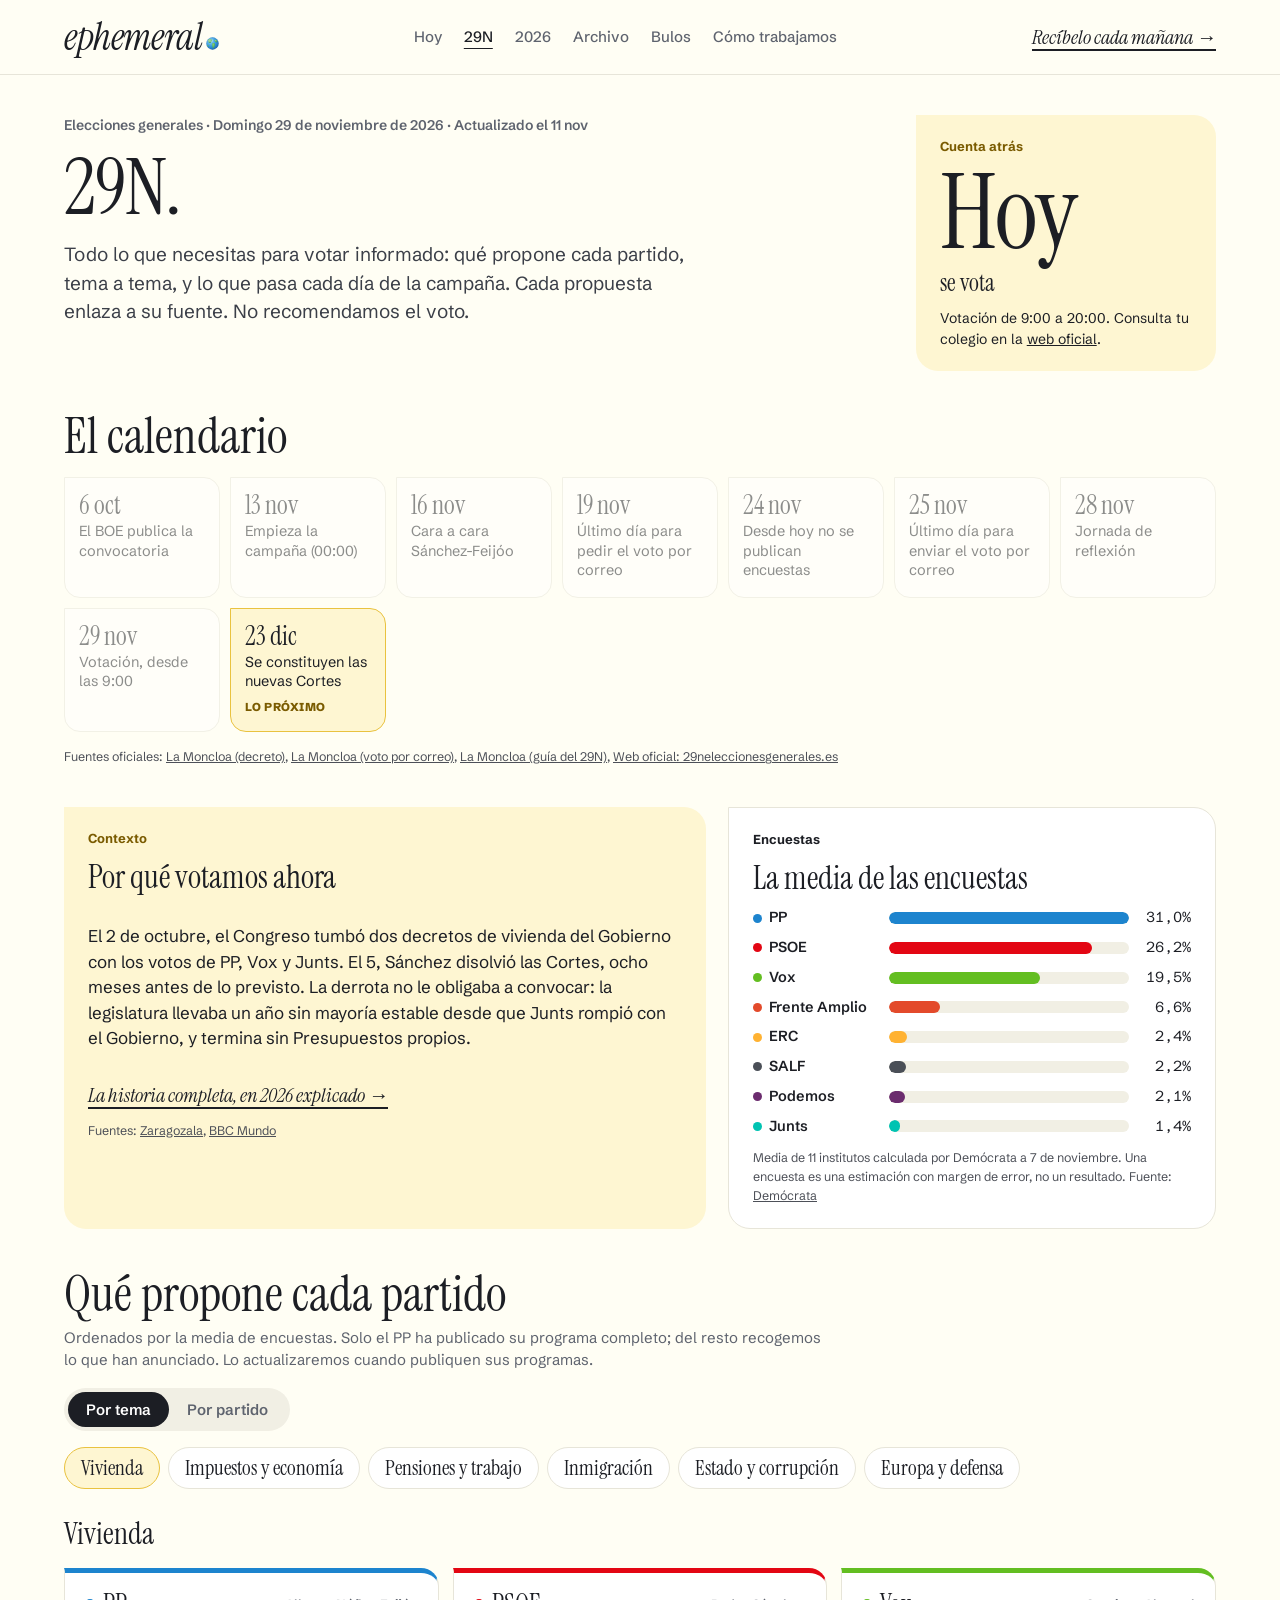
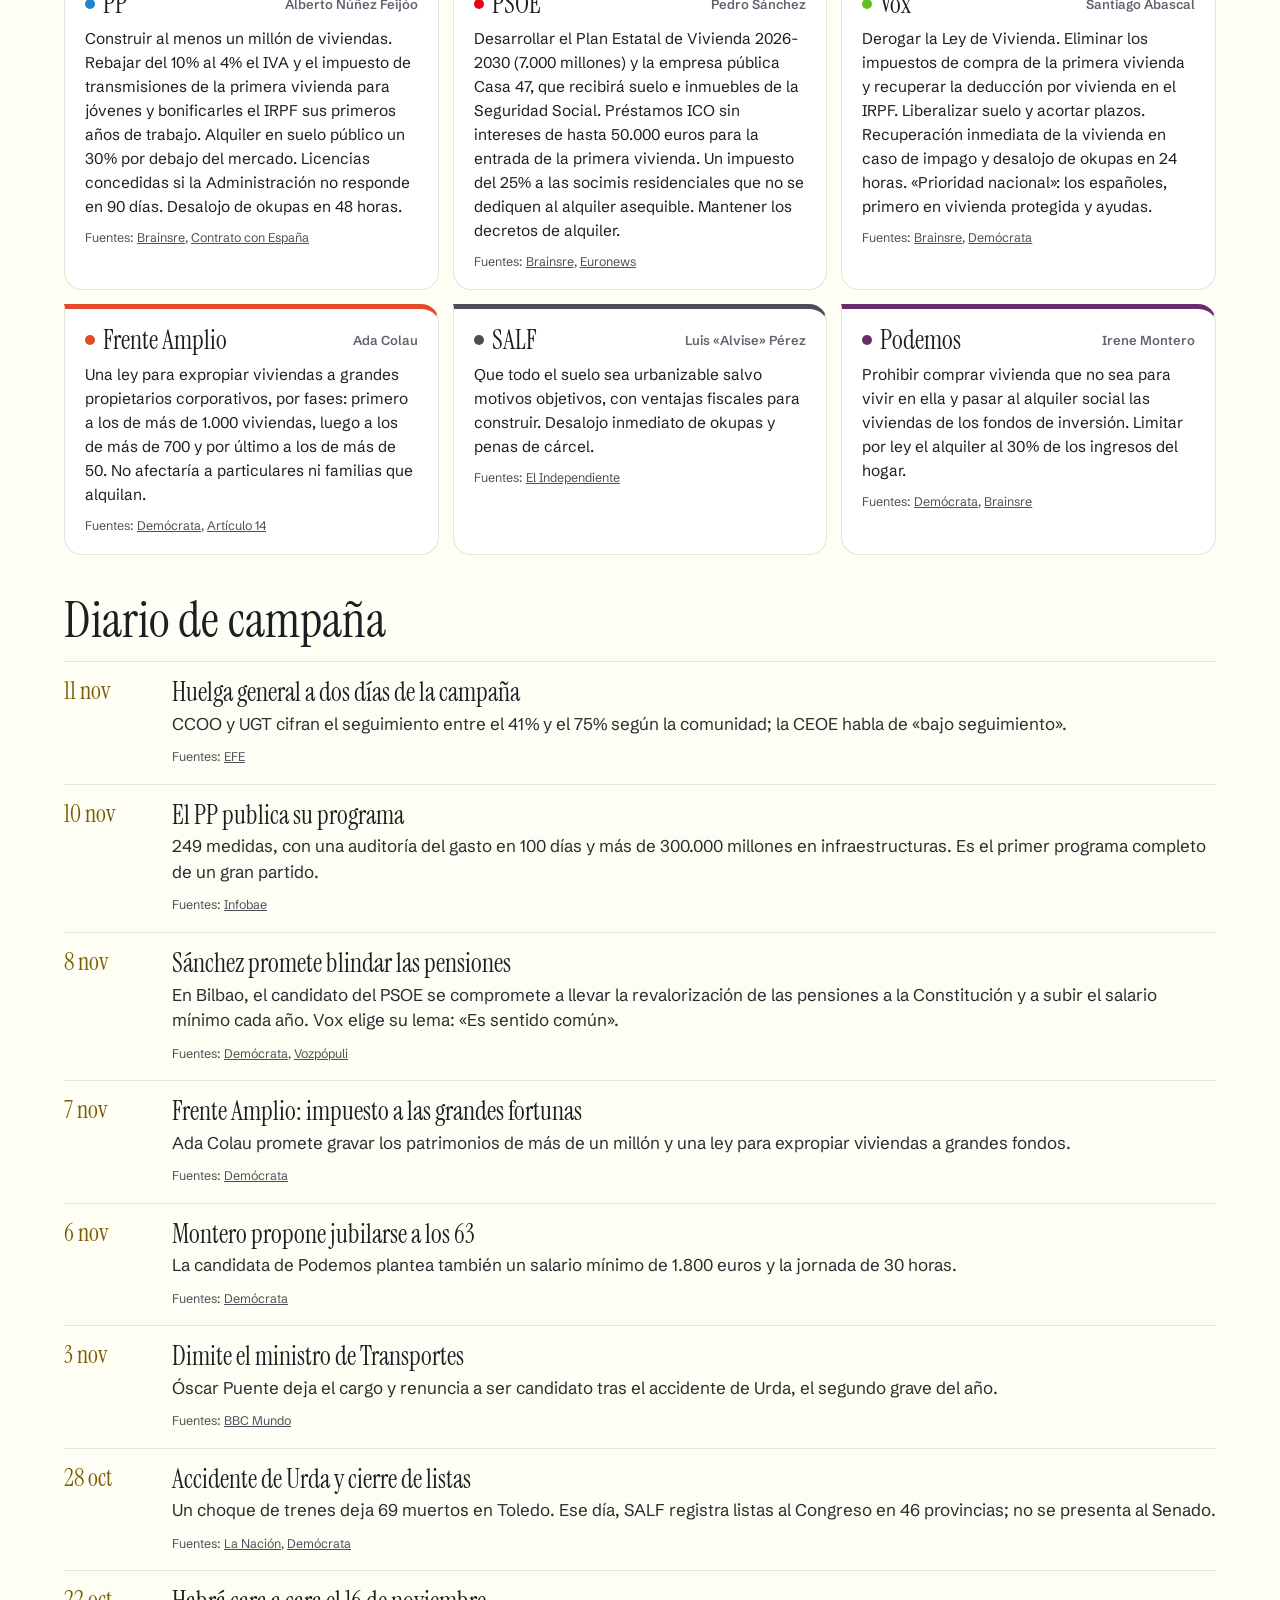
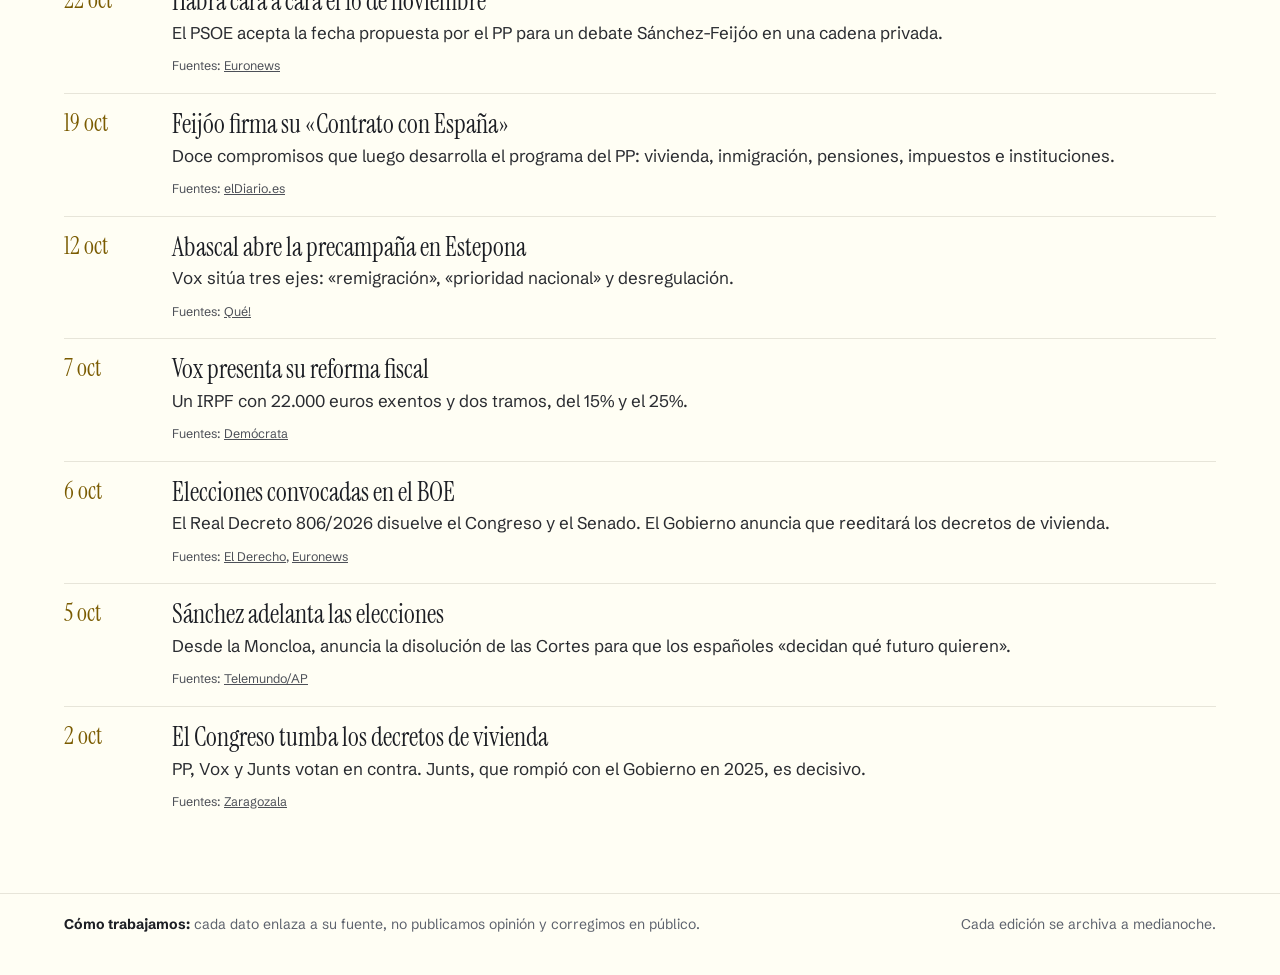
==== 29n.html @ 2278c46d "Add files via upload" ====
<!DOCTYPE html>
<html lang="es">
<head>
  <meta charset="utf-8">
  <meta name="viewport" content="width=device-width, initial-scale=1">
  <title>29N · Elecciones generales · ephemeral.</title>
  <meta name="description" content="Qué propone cada partido, tema a tema, y el diario de la campaña del 29N. Con fuentes y sin recomendar el voto.">
  <meta property="og:title" content="29N · Elecciones generales · ephemeral.">
  <meta property="og:description" content="Qué propone cada partido, tema a tema, y el diario de la campaña del 29N. Con fuentes y sin recomendar el voto.">
  <meta property="og:type" content="website">
  <meta name="theme-color" content="#FFFEF4">
  <link rel="icon" href="assets/favicon.svg" type="image/svg+xml">
  <link rel="preconnect" href="https://fonts.googleapis.com">
  <link rel="preconnect" href="https://fonts.gstatic.com" crossorigin>
  <link href="https://fonts.googleapis.com/css2?family=Instrument+Serif:ital@0;1&amp;family=Schibsted+Grotesk:wght@400;500;600;700;800&amp;display=swap" rel="stylesheet">
  <link rel="stylesheet" href="assets/style.css">
</head>
<body data-pagina="29n">
  <header class="cabecera">
    <div class="contenedor">
      <a class="logo" href="index.html" aria-label="ephemeral, ir a la portada"><span>ephemeral</span><svg viewBox="0 0 20 20" aria-hidden="true" focusable="false"><defs><radialGradient id="lmar" cx="35%" cy="30%" r="80%"><stop offset="0" stop-color="#8FD3F7"/><stop offset="0.55" stop-color="#3497DE"/><stop offset="1" stop-color="#1A5DA6"/></radialGradient><radialGradient id="ltie" cx="35%" cy="30%" r="80%"><stop offset="0" stop-color="#8ED37A"/><stop offset="1" stop-color="#3C9A48"/></radialGradient><clipPath id="lesf"><circle cx="10" cy="10" r="9.5"/></clipPath></defs><circle cx="10" cy="10" r="9.5" fill="url(#lmar)"/><g clip-path="url(#lesf)" fill="url(#ltie)"><path d="M4,3.5 C6,2.6 8.6,3 9.2,4.6 C9.8,6.2 8.2,7 7.6,8.4 C7,9.8 5.2,9.6 4.4,8.4 C3.4,7 2.8,5 4,3.5 Z"/><path d="M10.5,9.2 C12.4,8.8 14.2,9.8 14,11.8 C13.8,13.6 12.6,14.4 12.2,16.2 C11.8,17.6 10.4,17.4 10.2,16 C10,14.4 9.2,13.2 9.4,11.6 C9.6,10.4 9.8,9.4 10.5,9.2 Z"/><path d="M13.6,4.2 C15.4,3.8 17.2,5 17.4,6.6 C17.6,8 16,8.4 14.8,7.8 C13.6,7.2 12.6,5 13.6,4.2 Z"/><path d="M2.6,12.6 C3.6,12.2 4.6,13 4.4,14 C4.2,14.8 3.2,15 2.6,14.4 C2.2,13.9 2.1,13 2.6,12.6 Z"/></g><ellipse cx="7" cy="5.6" rx="4.2" ry="2.6" fill="#FFFFFF" opacity="0.25"/><circle cx="10" cy="10" r="9.3" fill="none" stroke="#0E3F75" stroke-opacity="0.35" stroke-width="0.6"/></svg></a>
      <nav class="menu" aria-label="Principal">
        <a href="index.html">Hoy</a>
        <a href="29n.html" aria-current="page">29N</a>
        <a href="resumen-2026.html">2026</a>
        <a href="archivo.html">Archivo</a>
        <a href="bulos.html">Bulos</a>
        <a href="como-trabajamos.html">Cómo trabajamos</a>
      </nav>
      <a class="enlace-serif" href="index.html#suscribir">Recíbelo cada mañana →</a>
    </div>
  </header>
  <main>
    <div class="contenedor">
      <div id="especial" style="display:flex;flex-direction:column;gap:40px"><p class="vacio">Cargando el especial…</p></div>
    </div>
  </main>
  <footer class="pie-web">
    <div class="contenedor">
      <span><b>Cómo trabajamos:</b> cada dato enlaza a su fuente, no publicamos opinión y corregimos en público.</span>
      <span>Cada edición se archiva a medianoche.</span>
    </div>
  </footer>
  <script src="assets/app.js"></script>
</body>
</html>
---- assets/style.css ----
/* ephemeral. — hoja de estilos
   Fondo claro cálido, tinta casi negra y un pastel por sección.
   Instrument Serif es la voz (marca, titulares, botones); Schibsted Grotesk es para leer. */

:root {
  --fondo: #FFFEF4;
  --blanco: #FFFFFF;
  --tinta: #1C1E24;
  --texto: #2A2C31;
  --gris: #5E636E;
  --linea: #E7E5D9;
  --serif: "Instrument Serif", Georgia, "Times New Roman", serif;
  --sans: "Schibsted Grotesk", "Helvetica Neue", Arial, sans-serif;
  --radio: 0 22px 22px 22px;
}

* { box-sizing: border-box; }
html { -webkit-text-size-adjust: 100%; }
body {
  margin: 0;
  background: var(--fondo);
  color: var(--tinta);
  font-family: var(--sans);
  font-size: 17px;
  line-height: 1.5;
}
a { color: var(--tinta); }
a:hover { color: #24528F; }
:focus-visible { outline: 2px solid #24528F; outline-offset: 3px; border-radius: 4px; }
@media (prefers-reduced-motion: reduce) { * { transition: none !important; scroll-behavior: auto !important; } }

.contenedor { max-width: 1200px; margin: 0 auto; padding: 0 24px; }

/* Cabecera */
.cabecera { border-bottom: 1px solid var(--linea); }
.cabecera .contenedor {
  display: flex; flex-wrap: wrap; gap: 14px 24px;
  align-items: center; justify-content: space-between;
  padding-top: 18px; padding-bottom: 18px;
}
.logo { display: inline-flex; align-items: baseline; gap: 3px; text-decoration: none; }
.logo span { font-family: var(--serif); font-style: italic; font-size: 38px; line-height: 1; letter-spacing: -0.01em; color: var(--tinta); }
.logo svg { width: 13px; height: 13px; }
.menu { display: flex; flex-wrap: wrap; gap: 6px 22px; font-weight: 500; font-size: 15px; }
.menu a { text-decoration: none; color: var(--gris); }
.menu a[aria-current="page"] { color: var(--tinta); text-decoration: underline; text-underline-offset: 6px; }
.enlace-serif {
  font-family: var(--serif); font-style: italic; font-size: 20px;
  text-decoration: underline; text-underline-offset: 5px;
}

main { padding: 40px 0 64px; }
main > .contenedor { display: flex; flex-direction: column; gap: 36px; }

/* Portada */
.portada { display: flex; flex-wrap: wrap; gap: 28px; align-items: stretch; }
.portada-texto { flex: 999 1 540px; min-width: 0; display: flex; flex-direction: column; gap: 14px; }
.meta { font-size: 14px; font-weight: 600; color: var(--gris); }
h1.gran {
  margin: 0; font-family: var(--serif); font-weight: 400;
  font-size: clamp(48px, 7vw, 78px); line-height: 0.98; letter-spacing: -0.015em;
  text-wrap: balance;
}
.entradilla { margin: 0; font-size: 19px; color: #3B3F48; max-width: 620px; }
.barra { display: flex; gap: 4px; height: 8px; max-width: 620px; margin-top: 6px; }
.barra i { flex: 1; border-radius: 999px; }
.barra-pie { display: flex; justify-content: space-between; gap: 12px; flex-wrap: wrap; font-size: 13px; color: var(--gris); max-width: 620px; }

.caja { border-radius: var(--radio); padding: 22px 24px; display: flex; flex-direction: column; gap: 12px; }
.etiqueta { font-size: 13px; font-weight: 700; }
.dato { flex: 1 1 300px; }
.dato .cifra { font-family: var(--serif); font-size: clamp(76px, 9vw, 104px); line-height: 0.85; font-variant-numeric: tabular-nums; }
.dato .frase { font-family: var(--serif); font-size: 24px; line-height: 1.15; }
.dato .detalle { font-size: 14px; line-height: 1.45; }

/* Filtro de secciones */
.filtro { display: flex; flex-wrap: wrap; gap: 4px 26px; align-items: center; padding-bottom: 14px; border-bottom: 1px solid var(--linea); position: sticky; top: 0; z-index: 5; background: var(--fondo); padding-top: 10px; }
.filtro button {
  display: inline-flex; align-items: center; gap: 8px;
  font-family: var(--serif); font-size: 23px; color: var(--gris);
  background: none; border: 0; padding: 4px 0; cursor: pointer;
}
.filtro button[aria-pressed="true"] { color: var(--tinta); text-decoration: underline; text-underline-offset: 7px; text-decoration-thickness: 1.5px; }
.punto { display: inline-block; width: 12px; height: 12px; border-radius: 50%; flex: none; }

/* Noticias y tarjetas que se dan la vuelta */
.noticias { display: grid; grid-template-columns: repeat(auto-fill, minmax(min(100%, 340px), 1fr)); gap: 28px 22px; align-items: start; }
.tarjeta { border-radius: var(--radio); background: var(--fondo-s); color: var(--tinta); transform-origin: 50% 50%; will-change: transform; }
.tarjeta[hidden], .tarjeta [hidden] { display: none !important; }
.tarjeta.abierta { grid-column: 1 / -1; background: var(--reverso-s); box-shadow: inset 0 0 0 1.5px var(--linea-s); }
.cara, .reverso { padding: 20px 24px 22px; display: flex; flex-direction: column; gap: 12px; }
.cara { min-height: 100%; }
.tarjeta .cabeza { display: flex; justify-content: space-between; align-items: center; gap: 10px; font-size: 13px; font-weight: 700; color: var(--tinta-s); }
.tarjeta .cabeza > span:last-child { font-weight: 500; }
.tarjeta h2, .tarjeta h3 { margin: 0; font-family: var(--serif); font-weight: 400; font-size: 34px; line-height: 1.02; letter-spacing: -0.01em; text-wrap: balance; }
.tarjeta h3:focus { outline: none; }
.tarjeta p { margin: 0; color: var(--texto); }
.tarjeta .resumen { font-size: 16.5px; line-height: 1.55; }
.tarjeta .porque { font-size: 15px; line-height: 1.45; color: var(--tinta); }
.tarjeta .porque em, .tarjeta .ahora em { font-family: var(--serif); font-size: 19px; color: var(--tinta-s); }
.tarjeta .pie { margin-top: auto; padding-top: 6px; display: flex; justify-content: space-between; align-items: center; gap: 12px; flex-wrap: wrap; }
.boton-texto {
  display: inline-flex; align-items: center; gap: 6px;
  font-family: var(--serif); font-style: italic; font-size: 21px; color: var(--tinta-s, var(--tinta));
  background: none; border: 0; padding: 0; cursor: pointer;
  text-decoration: underline; text-underline-offset: 4px;
}
.icono-giro { width: 17px; height: 17px; flex: none; transition: transform .35s ease; }
.boton-texto:hover .icono-giro { transform: rotate(-200deg); }
.boton-volver {
  display: inline-flex; align-items: center; gap: 6px; font-family: var(--sans); font-size: 13px; font-weight: 700;
  color: var(--tinta-s); background: #FFFFFF; border: 1px solid var(--linea-s); border-radius: 999px; padding: 5px 12px 5px 9px; cursor: pointer;
}
.boton-volver .icono-giro { width: 14px; height: 14px; transform: scaleX(-1); }
.reverso { gap: 14px; }
.reverso h3 { font-size: clamp(30px, 3.6vw, 42px); max-width: 860px; }
.reverso .cuerpo { display: grid; grid-template-columns: repeat(auto-fit, minmax(min(100%, 300px), 1fr)); gap: 14px 30px; }
.reverso .cuerpo p { font-size: 16px; line-height: 1.6; }
.reverso .cuerpo strong { color: var(--tinta); }
.reverso .partes { display: block; columns: 2 340px; column-gap: 34px; }
.reverso .partes h4 { margin: 0 0 4px; font-family: var(--serif); font-weight: 400; font-size: 22px; color: var(--tinta-s); break-after: avoid; }
.reverso .partes p { margin-bottom: 16px; break-inside: avoid-column; }
.claves { border-top: 1px dashed var(--linea-s); padding-top: 12px; }
.claves .etiqueta { color: var(--tinta-s); }
.claves ul { margin: 6px 0 0; padding: 0; list-style: none; display: flex; flex-wrap: wrap; gap: 8px; }
.claves li { background: var(--fondo-s); border-radius: 999px; padding: 5px 12px; font-size: 14px; font-weight: 600; }
.ahora { font-size: 15.5px; }
.fuentes { font-size: 12.5px; color: #4D5058; }
.fuentes a { color: inherit; }
.aviso-29n { display: flex; align-items: center; gap: 10px; flex-wrap: wrap; text-decoration: none; padding: 12px 18px; border-radius: var(--radio); background: #FEF6D2; font-size: 15px; }
.aviso-29n b { font-family: var(--serif); font-weight: 400; font-size: 22px; }
.aviso-29n:hover { color: #7A5B00; }

/* Bulo y newsletter */
.fila { display: flex; flex-wrap: wrap; gap: 28px 22px; }
.bulo { flex: 2 1 460px; position: relative; background: var(--blanco); border: 1px solid var(--linea); }
.bulo h2, .bulo h3 { margin: 0; font-family: var(--serif); font-weight: 400; font-size: 32px; line-height: 1.05; max-width: 560px; padding-right: 90px; text-wrap: balance; }
.sello {
  position: absolute; top: 18px; right: 22px; transform: rotate(-6deg);
  border: 2.5px solid var(--tinta); border-radius: 6px; padding: 4px 12px 3px;
  font-size: 15px; font-weight: 800; letter-spacing: 0.14em;
}
.suscripcion { flex: 1 1 300px; background: var(--tinta); color: var(--blanco); }
.suscripcion .titulo { font-family: var(--serif); font-style: italic; font-size: 32px; line-height: 1.05; }
.suscripcion .suave { font-size: 14px; color: #C9CCD3; }
.suscripcion label { font-size: 13px; font-weight: 600; color: #C9CCD3; }
.suscripcion input {
  font-family: var(--sans); font-size: 15px; padding: 11px 14px; border-radius: 10px;
  border: 1px solid #3B3F48; background: #2A2D35; color: var(--blanco);
}
.suscripcion button {
  font-family: var(--serif); font-style: italic; font-size: 22px; padding: 8px 12px;
  border-radius: 10px; border: 0; background: var(--blanco); color: var(--tinta); cursor: pointer;
}
.aviso { font-size: 14px; min-height: 1.4em; color: #E7E9EE; }

/* Páginas interiores */
.pagina-titulo { display: flex; flex-direction: column; gap: 10px; max-width: 760px; }
.lista-archivo { list-style: none; margin: 0; padding: 0; display: flex; flex-direction: column; }
.lista-archivo li { border-top: 1px solid var(--linea); }
.lista-archivo li:last-child { border-bottom: 1px solid var(--linea); }
.lista-archivo a { display: grid; grid-template-columns: 140px 1fr auto; gap: 18px; align-items: baseline; padding: 18px 4px; text-decoration: none; }
.lista-archivo .fecha { font-size: 14px; font-weight: 600; color: var(--gris); font-variant-numeric: tabular-nums; }
.lista-archivo .tit { font-family: var(--serif); font-size: 28px; line-height: 1.1; }
.lista-archivo .puntos { display: flex; gap: 5px; }
.texto-largo { max-width: 720px; display: flex; flex-direction: column; gap: 22px; }
.texto-largo h2 { margin: 0; font-family: var(--serif); font-weight: 400; font-size: 34px; line-height: 1.05; }
.texto-largo p { margin: 0; color: var(--texto); }
.vacio { color: var(--gris); }

/* 2026 y 29N */
.bloque-anual { display: flex; flex-direction: column; gap: 18px; scroll-margin-top: 80px; }
.bloque-anual[hidden] { display: none; }
.titulo-seccion { margin: 8px 0 0; display: flex; align-items: center; gap: 12px; font-family: var(--serif); font-weight: 400; font-size: 44px; line-height: 1; }
.titulo-seccion .punto { width: 16px; height: 16px; }
.anual h3 { font-size: 31px; }
.bloque { display: flex; flex-direction: column; gap: 16px; }
.titulo-bloque { margin: 0; font-family: var(--serif); font-weight: 400; font-size: clamp(36px, 4.4vw, 50px); line-height: 1; }
.cabeza-bloque { display: flex; flex-direction: column; gap: 8px; }
.suave { margin: 0; color: var(--gris); font-size: 15px; max-width: 760px; }
.calendario { list-style: none; margin: 0; padding: 0; display: grid; grid-template-columns: repeat(auto-fill, minmax(150px, 1fr)); gap: 10px; }
.calendario li { position: relative; display: flex; flex-direction: column; gap: 4px; padding: 14px 14px 16px; border-radius: 0 16px 16px 16px; background: #FFFFFF; border: 1px solid var(--linea); font-size: 14.5px; line-height: 1.35; }
.calendario .dia { font-family: var(--serif); font-size: 26px; line-height: 1; }
.calendario .pasado { opacity: 0.5; }
.calendario .proximo { background: #FEF6D2; border-color: #E9C23F; }
.calendario .chip { align-self: flex-start; margin-top: 4px; font-size: 11.5px; font-weight: 800; letter-spacing: .04em; text-transform: uppercase; color: #7A5B00; }
.porque-votamos { flex: 3 1 420px; }
.porque-votamos h2, .encuestas h2 { margin: 0; font-family: var(--serif); font-weight: 400; font-size: 32px; line-height: 1.05; }
.encuestas { flex: 2 1 340px; background: #FFFFFF; border: 1px solid var(--linea); }
.barras { list-style: none; margin: 0; padding: 0; display: flex; flex-direction: column; gap: 8px; }
.barras li { display: grid; grid-template-columns: 126px 1fr 52px; align-items: center; gap: 10px; font-size: 14.5px; }
.barras .nombre { font-weight: 600; }
.barras .pista { height: 12px; border-radius: 999px; background: #F1EFE4; overflow: hidden; }
.barras .pista span { display: block; height: 100%; border-radius: 999px; background: var(--partido, #3B3F48); }
.barras .valor { text-align: right; font-variant-numeric: tabular-nums; }
.modo { display: inline-flex; align-self: flex-start; padding: 4px; border-radius: 999px; background: #F1EFE4; }
.modo button { font-family: var(--sans); font-size: 15px; font-weight: 600; border: 0; background: none; padding: 8px 18px; border-radius: 999px; cursor: pointer; color: var(--gris); }
.modo button[aria-pressed="true"] { background: var(--tinta); color: #FFFFFF; }
.chips { display: flex; flex-wrap: wrap; gap: 8px; }
.chips button { font-family: var(--serif); font-size: 21px; padding: 6px 16px; border-radius: 999px; border: 1px solid var(--linea); background: #FFFFFF; cursor: pointer; color: var(--tinta); }
.chips button[aria-pressed="true"] { background: #FEF6D2; border-color: #E9C23F; }
/* Colores de partido (29N) */
.punto-partido { display: inline-block; width: 10px; height: 10px; border-radius: 50%; background: var(--partido, #3B3F48); margin-right: 8px; vertical-align: 0.12em; flex: none; }
.barras .nombre { display: inline-flex; align-items: center; }
.barras .nombre .punto-partido { width: 9px; height: 9px; margin-right: 7px; }
.chips.de-partidos button { display: inline-flex; align-items: center; }
.chips.de-partidos button[aria-pressed="true"] { background: color-mix(in srgb, var(--partido) 14%, #FFFFFF); border-color: var(--partido); box-shadow: inset 0 0 0 1px var(--partido); }
.propuestas .propuesta { border-top: 5px solid var(--partido, var(--linea)); }
.propuestas .propuesta.vacia { border-top-style: dashed; }
.propuesta .cabeza b { display: inline-flex; align-items: center; }
.ficha-partido h3 { display: flex; align-items: center; }
.ficha-partido h3 .punto-partido { width: 18px; height: 18px; margin-right: 12px; vertical-align: 0; }
.subtitulo { margin: 6px 0 0; font-family: var(--serif); font-weight: 400; font-size: 30px; }
.propuestas { display: grid; grid-template-columns: repeat(auto-fill, minmax(min(100%, 330px), 1fr)); gap: 14px; margin-top: 12px; }
.propuesta { display: flex; flex-direction: column; gap: 10px; padding: 18px 20px; border-radius: 0 18px 18px 18px; background: #FFFFFF; border: 1px solid var(--linea); }
.propuesta .cabeza { display: flex; justify-content: space-between; align-items: baseline; gap: 10px; }
.propuesta .cabeza b { font-family: var(--serif); font-weight: 400; font-size: 26px; line-height: 1; }
.propuesta .cabeza span { font-size: 13px; color: var(--gris); font-weight: 600; text-align: right; }
.propuesta p { margin: 0; font-size: 15.5px; line-height: 1.55; }
.propuesta.vacia { background: transparent; border-style: dashed; }
.propuesta.vacia p { color: var(--gris); }
.ficha-partido { margin-top: 6px; display: flex; flex-direction: column; gap: 6px; }
.ficha-partido h3 { margin: 0; font-family: var(--serif); font-weight: 400; font-size: 40px; line-height: 1; }
.ficha-partido p { margin: 0; }
.diario { list-style: none; margin: 0; padding: 0; display: flex; flex-direction: column; }
.diario li { display: grid; grid-template-columns: 90px 1fr; gap: 18px; padding: 16px 0; border-top: 1px solid var(--linea); }
.diario time { font-family: var(--serif); font-size: 24px; line-height: 1.1; color: #7A5B00; }
.diario h3 { margin: 0 0 4px; font-family: var(--serif); font-weight: 400; font-size: 26px; line-height: 1.1; }
.diario p { margin: 0 0 6px; color: var(--texto); }

/* Pie */
.pie-web { border-top: 1px solid var(--linea); }
.pie-web .contenedor { padding-top: 20px; padding-bottom: 40px; display: flex; flex-wrap: wrap; gap: 12px 32px; justify-content: space-between; font-size: 14px; color: var(--gris); }
.pie-web b { color: var(--tinta); }

@media (max-width: 640px) {
  body { font-size: 16px; }
  .logo span { font-size: 32px; }
  .tarjeta h2, .tarjeta h3 { font-size: 29px; }
  .cara, .reverso { padding: 18px 18px 20px; }
  .titulo-seccion { font-size: 36px; }
  .barras li { grid-template-columns: 96px 1fr 46px; }
  .diario li { grid-template-columns: 1fr; gap: 4px; }
  .menu { gap: 6px 16px; font-size: 14.5px; }
  .filtro { flex-wrap: nowrap; overflow-x: auto; gap: 18px; }
  .filtro button { font-size: 20px; flex: none; }
  .lista-archivo a { grid-template-columns: 1fr; gap: 6px; }
  .bulo h2, .bulo h3 { padding-right: 0; padding-top: 34px; }
}
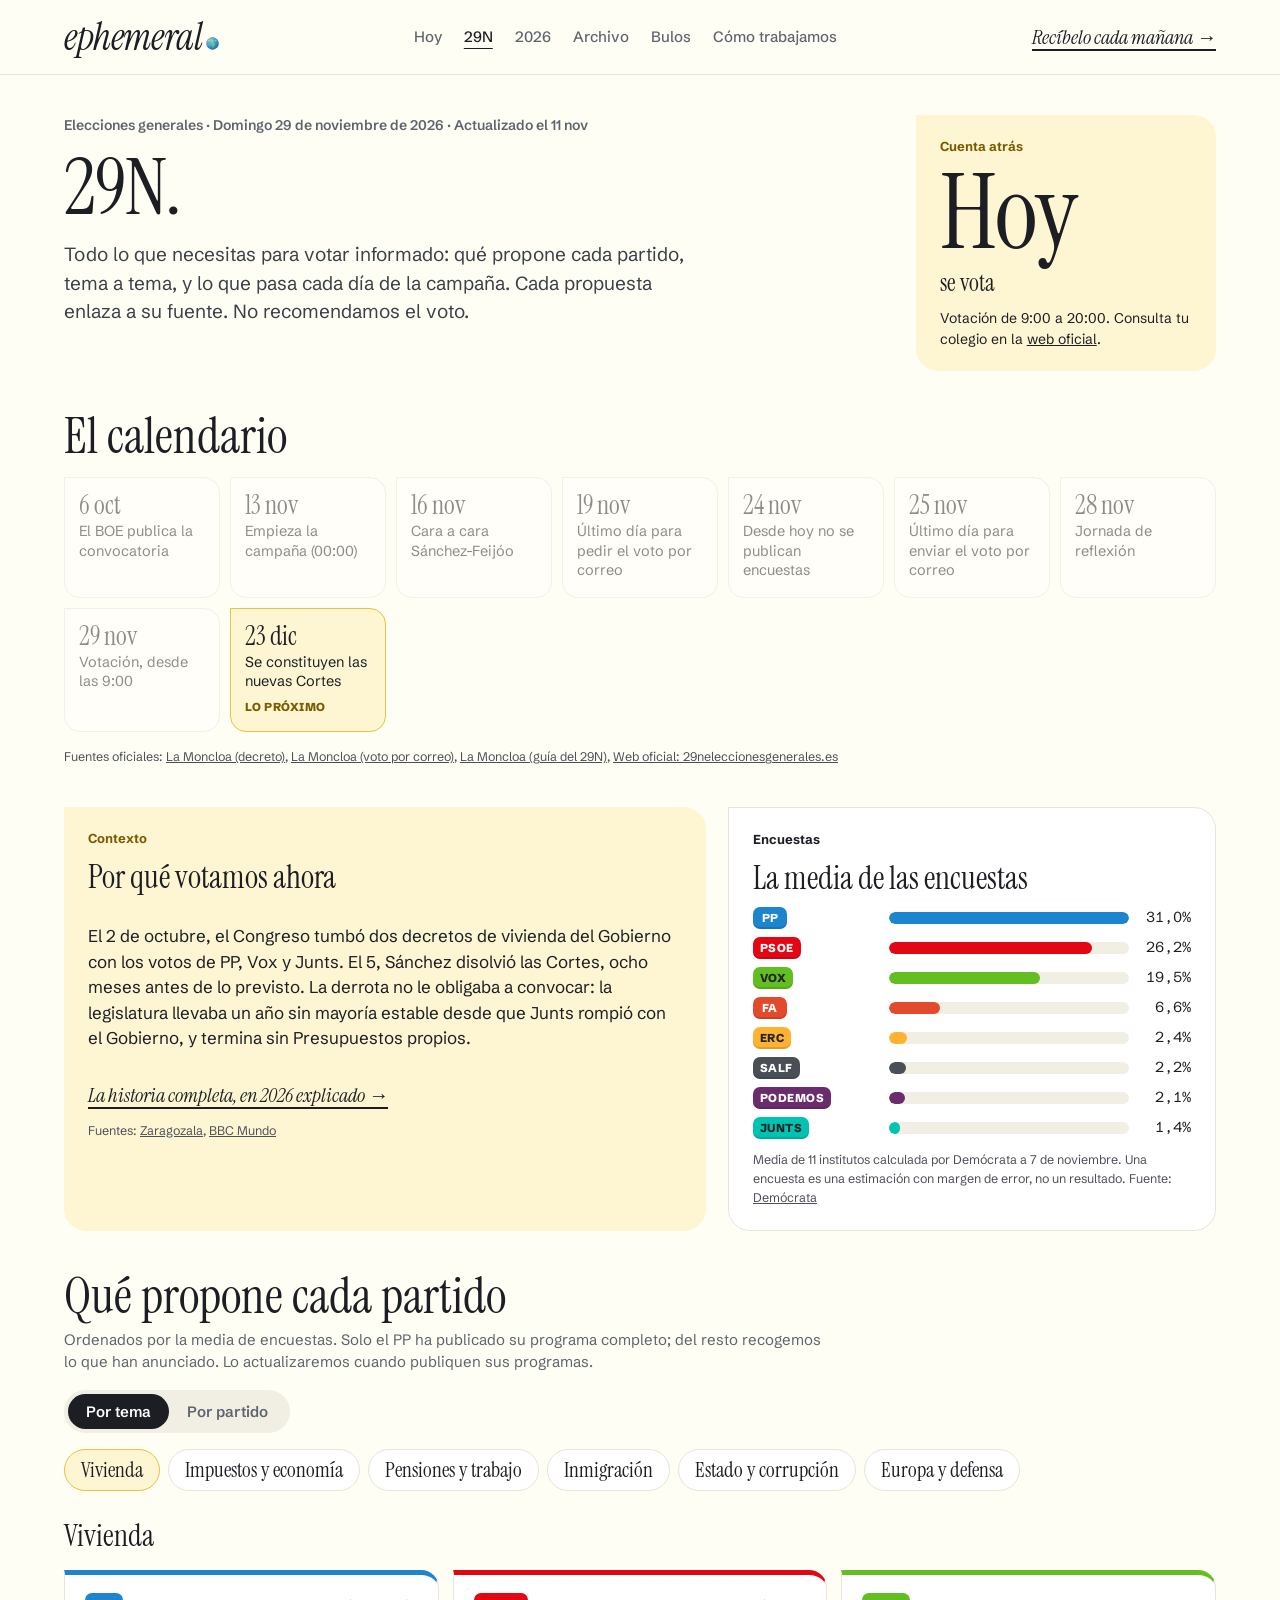
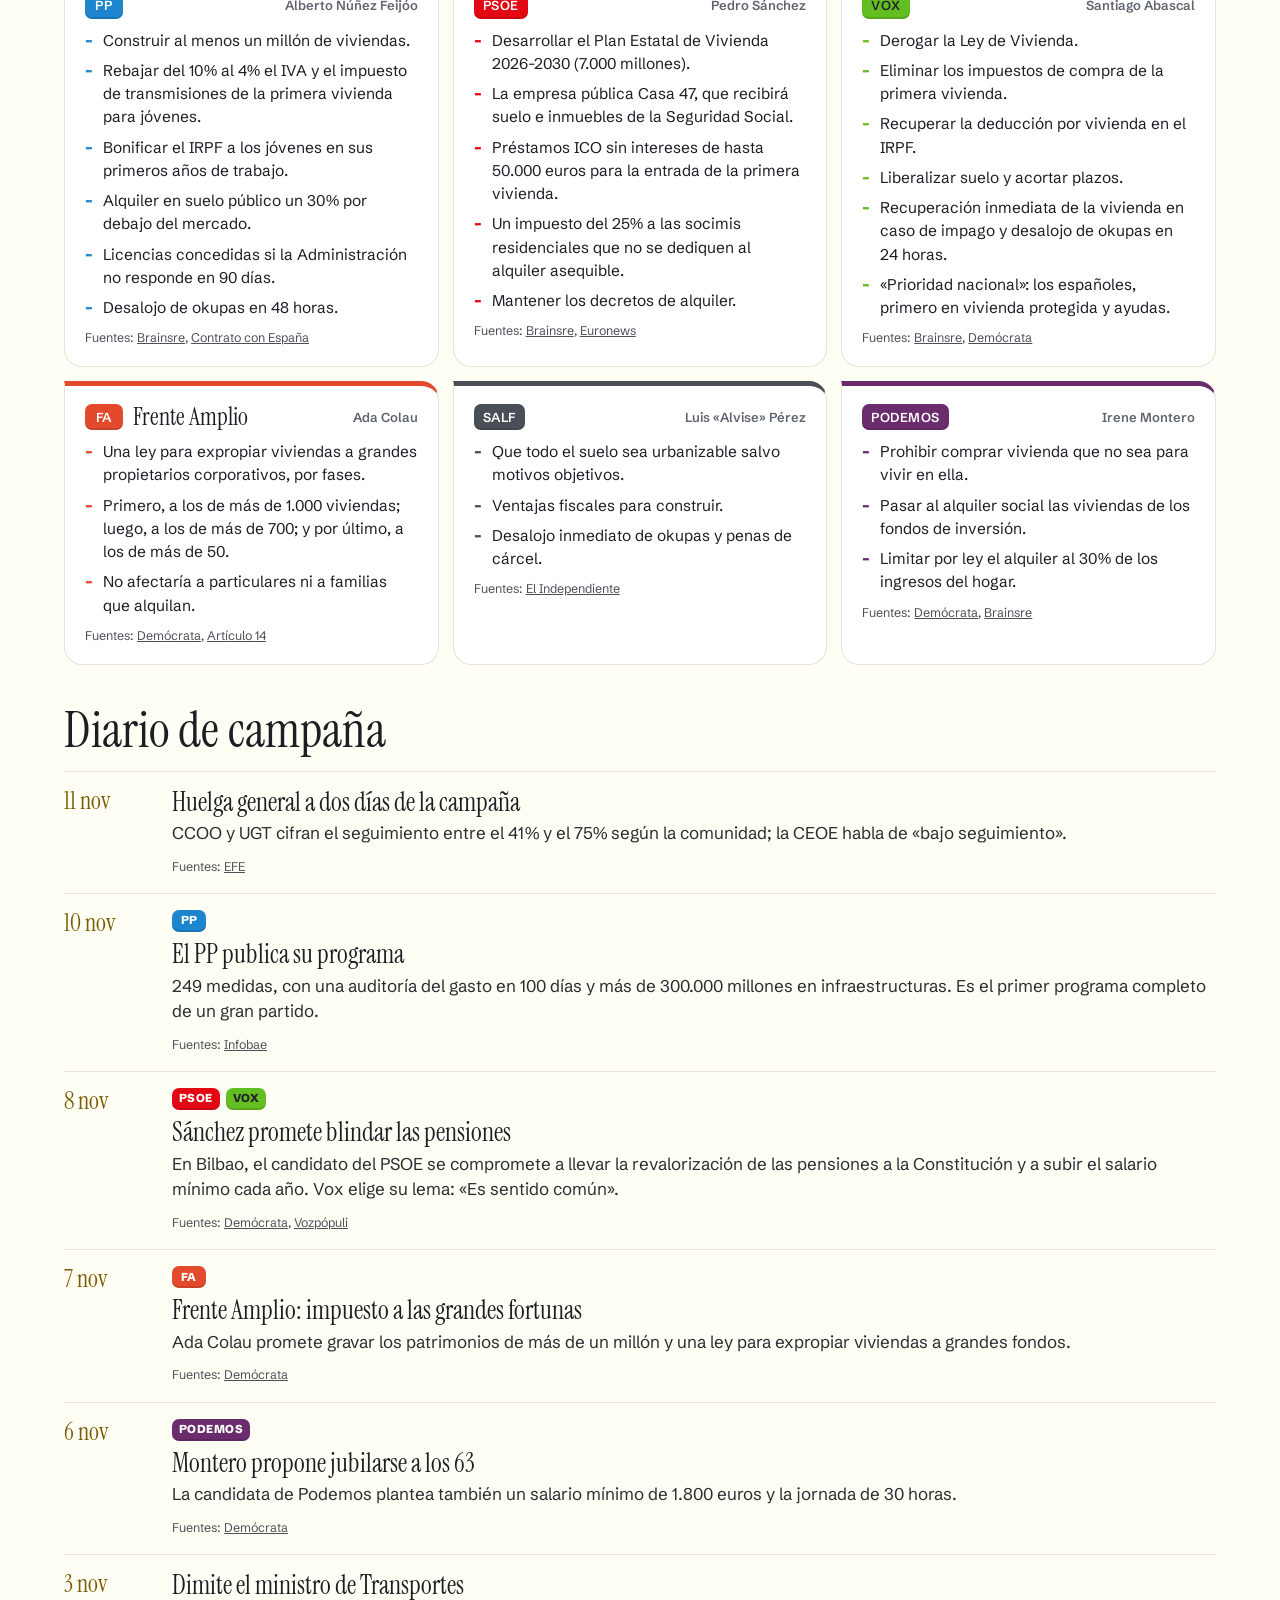
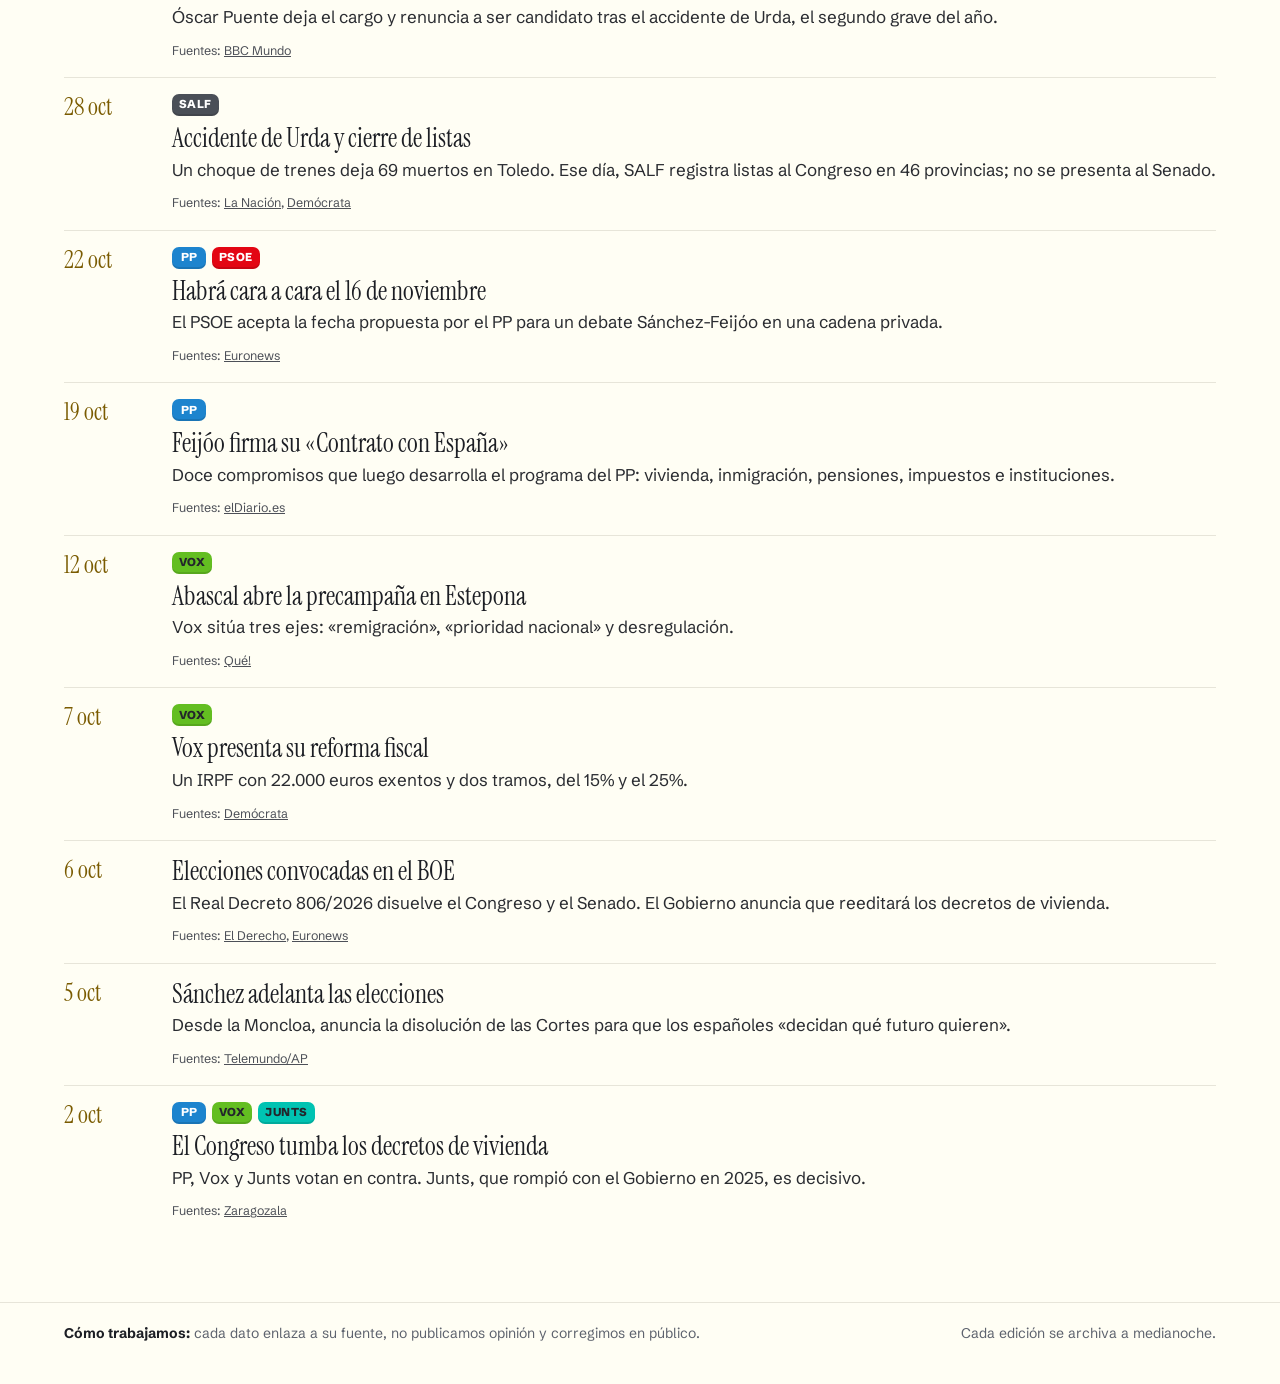
==== commit 25a40257: "Add files via upload" ====
--- a/29n.html
+++ b/29n.html
@@ -8,6 +8,17 @@
   <meta property="og:title" content="29N · Elecciones generales · ephemeral.">
   <meta property="og:description" content="Qué propone cada partido, tema a tema, y el diario de la campaña del 29N. Con fuentes y sin recomendar el voto.">
   <meta property="og:type" content="website">
+  <!-- seo -->
+  <link rel="canonical" href="https://ephemeral-5aj.pages.dev/29n">
+  <meta property="og:url" content="https://ephemeral-5aj.pages.dev/29n">
+  <meta property="og:site_name" content="ephemeral.">
+  <meta property="og:locale" content="es_ES">
+  <meta property="og:image" content="https://ephemeral-5aj.pages.dev/assets/compartir.png">
+  <meta property="og:image:width" content="1200">
+  <meta property="og:image:height" content="630">
+  <meta name="twitter:card" content="summary_large_image">
+  <meta name="robots" content="index, follow">
+  <!-- /seo -->
   <meta name="theme-color" content="#FFFEF4">
   <link rel="icon" href="assets/favicon.svg" type="image/svg+xml">
   <link rel="preconnect" href="https://fonts.googleapis.com">
--- a/assets/style.css
+++ b/assets/style.css
@@ -90,6 +90,7 @@
 .tarjeta.abierta { grid-column: 1 / -1; background: var(--reverso-s); box-shadow: inset 0 0 0 1.5px var(--linea-s); }
 .cara, .reverso { padding: 20px 24px 22px; display: flex; flex-direction: column; gap: 12px; }
 .cara { min-height: 100%; }
+.cara .ilustracion { display: block; width: calc(100% + 48px); max-width: none; height: auto; aspect-ratio: 5 / 2; object-fit: cover; margin: -20px -24px 2px; border-radius: var(--radio) var(--radio) 0 0; border-bottom: 1.5px solid var(--linea-s); }
 .tarjeta .cabeza { display: flex; justify-content: space-between; align-items: center; gap: 10px; font-size: 13px; font-weight: 700; color: var(--tinta-s); }
 .tarjeta .cabeza > span:last-child { font-weight: 500; }
 .tarjeta h2, .tarjeta h3 { margin: 0; font-family: var(--serif); font-weight: 400; font-size: 34px; line-height: 1.02; letter-spacing: -0.01em; text-wrap: balance; }
@@ -127,7 +128,7 @@
 .ahora { font-size: 15.5px; }
 .fuentes { font-size: 12.5px; color: #4D5058; }
 .fuentes a { color: inherit; }
-.aviso-29n { display: flex; align-items: center; gap: 10px; flex-wrap: wrap; text-decoration: none; padding: 12px 18px; border-radius: var(--radio); background: #FEF6D2; font-size: 15px; }
+.aviso-29n { margin-top: 24px; display: flex; align-items: center; gap: 10px; flex-wrap: wrap; text-decoration: none; padding: 12px 18px; border-radius: var(--radio); background: #FEF6D2; font-size: 15px; }
 .aviso-29n b { font-family: var(--serif); font-weight: 400; font-size: 22px; }
 .aviso-29n:hover { color: #7A5B00; }
 
@@ -238,6 +239,7 @@
   .logo span { font-size: 32px; }
   .tarjeta h2, .tarjeta h3 { font-size: 29px; }
   .cara, .reverso { padding: 18px 18px 20px; }
+  .cara .ilustracion { width: calc(100% + 36px); margin: -18px -18px 2px; }
   .titulo-seccion { font-size: 36px; }
   .barras li { grid-template-columns: 96px 1fr 46px; }
   .diario li { grid-template-columns: 1fr; gap: 4px; }
@@ -247,3 +249,20 @@
   .lista-archivo a { grid-template-columns: 1fr; gap: 6px; }
   .bulo h2, .bulo h3 { padding-right: 0; padding-top: 34px; }
 }
+
+/* Chapas de partido */
+.chapa { display: inline-flex; align-items: center; justify-content: center; height: 26px; min-width: 38px; padding: 0 9px; border-radius: 7px; font-family: var(--sans); font-size: 13px; font-weight: 800; letter-spacing: 0.04em; line-height: 1; white-space: nowrap; flex: none; box-shadow: inset 0 -2px 0 rgba(0,0,0,.12); }
+.barras .nombre .chapa { height: 22px; min-width: 34px; padding: 0 7px; font-size: 11.5px; }
+.propuesta .cabeza b.con-chapa { display: inline-flex; align-items: center; gap: 10px; }
+.propuesta .cabeza .nombre-largo { font-family: var(--serif); font-size: 24px; font-weight: 400; color: var(--tinta); text-align: left; line-height: 1; }
+.ficha-partido h3 { gap: 14px; }
+.ficha-partido h3 .chapa { height: 34px; padding: 0 12px; font-size: 16px; border-radius: 9px; }
+.visualmente-oculto { position: absolute; width: 1px; height: 1px; padding: 0; margin: -1px; overflow: hidden; clip: rect(0 0 0 0); white-space: nowrap; border: 0; }
+.chapas-partidos { display: flex; flex-wrap: wrap; gap: 6px; }
+.chapas-partidos .chapa { height: 22px; min-width: 34px; padding: 0 7px; font-size: 11.5px; }
+.diario .chapas-partidos { margin-bottom: 8px; }
+/* Programas por puntos */
+.propuesta .intro { font-size: 15px; color: var(--gris); }
+.propuesta .puntos { list-style: none; margin: 0; padding: 0; display: flex; flex-direction: column; gap: 7px; }
+.propuesta .puntos li { position: relative; padding-left: 18px; font-size: 15.5px; line-height: 1.5; }
+.propuesta .puntos li::before { content: "–"; position: absolute; left: 0; top: 0; color: var(--partido, var(--gris)); font-weight: 800; }
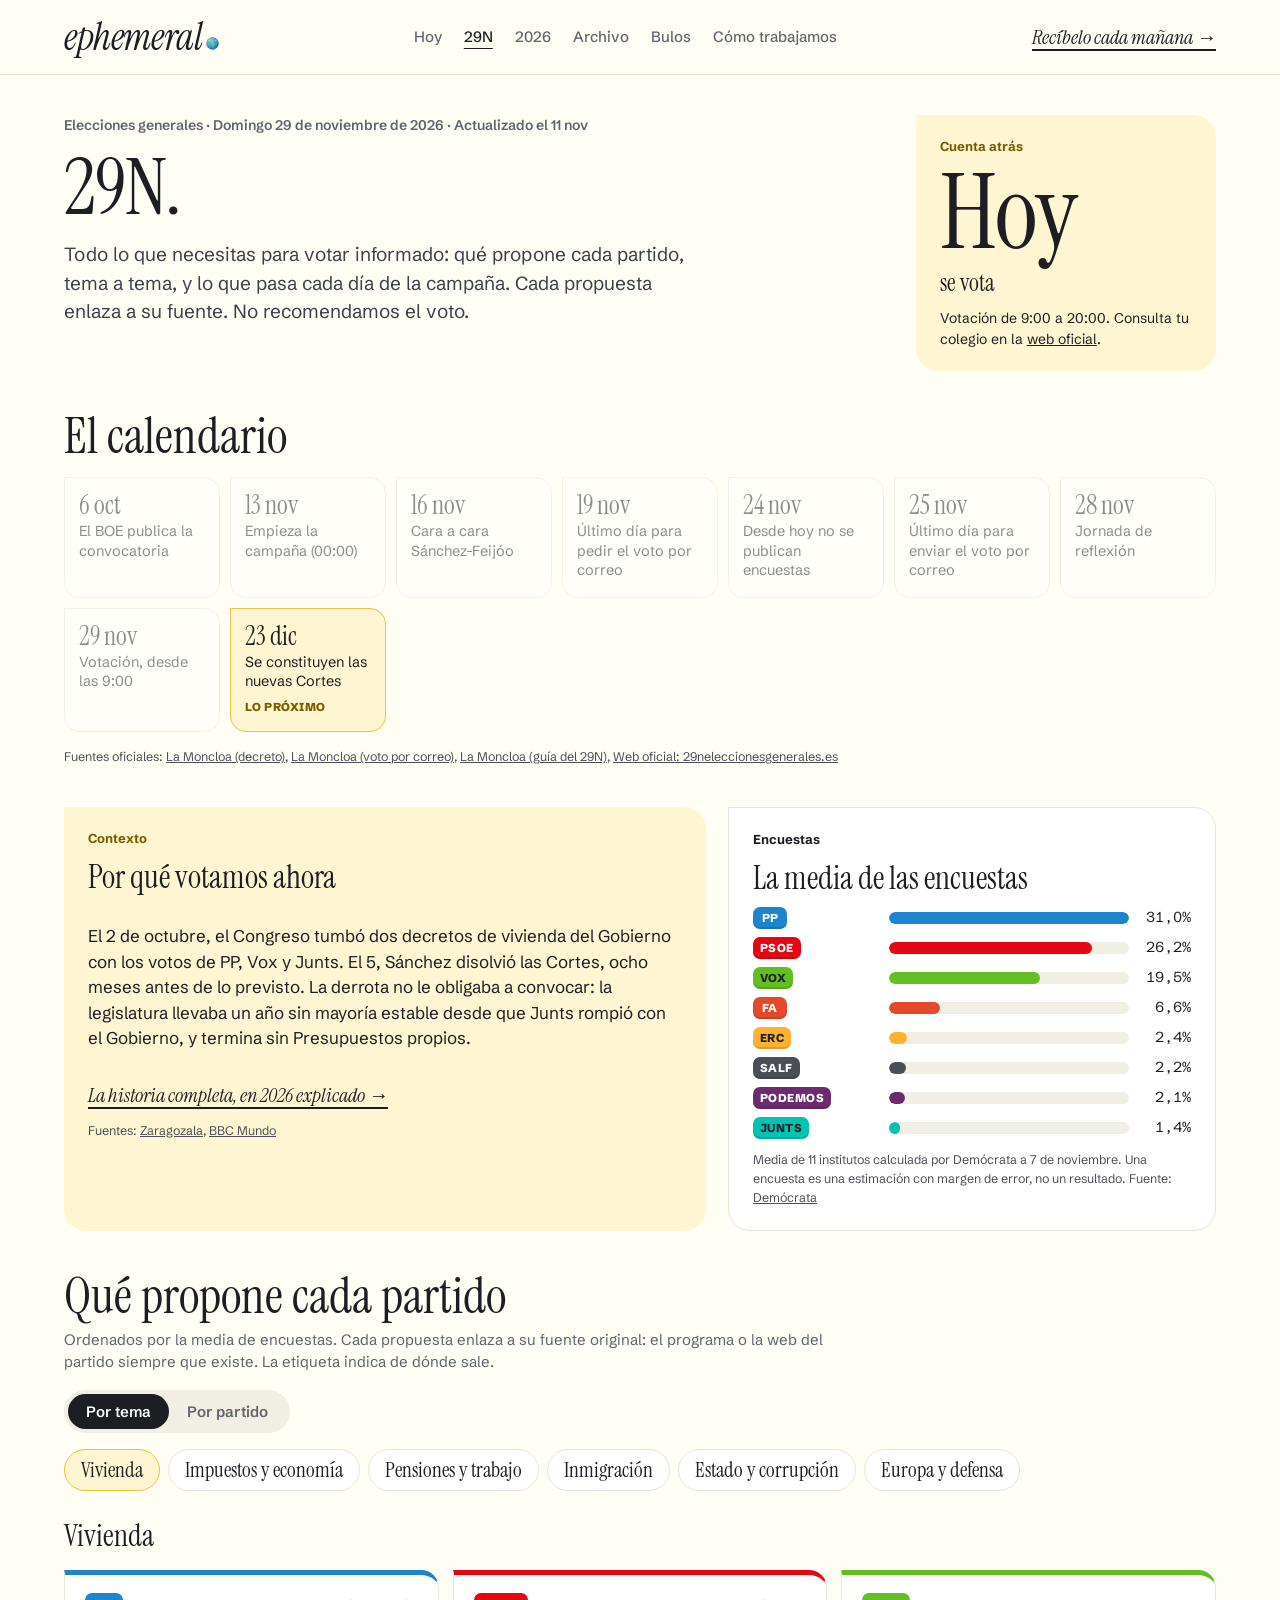
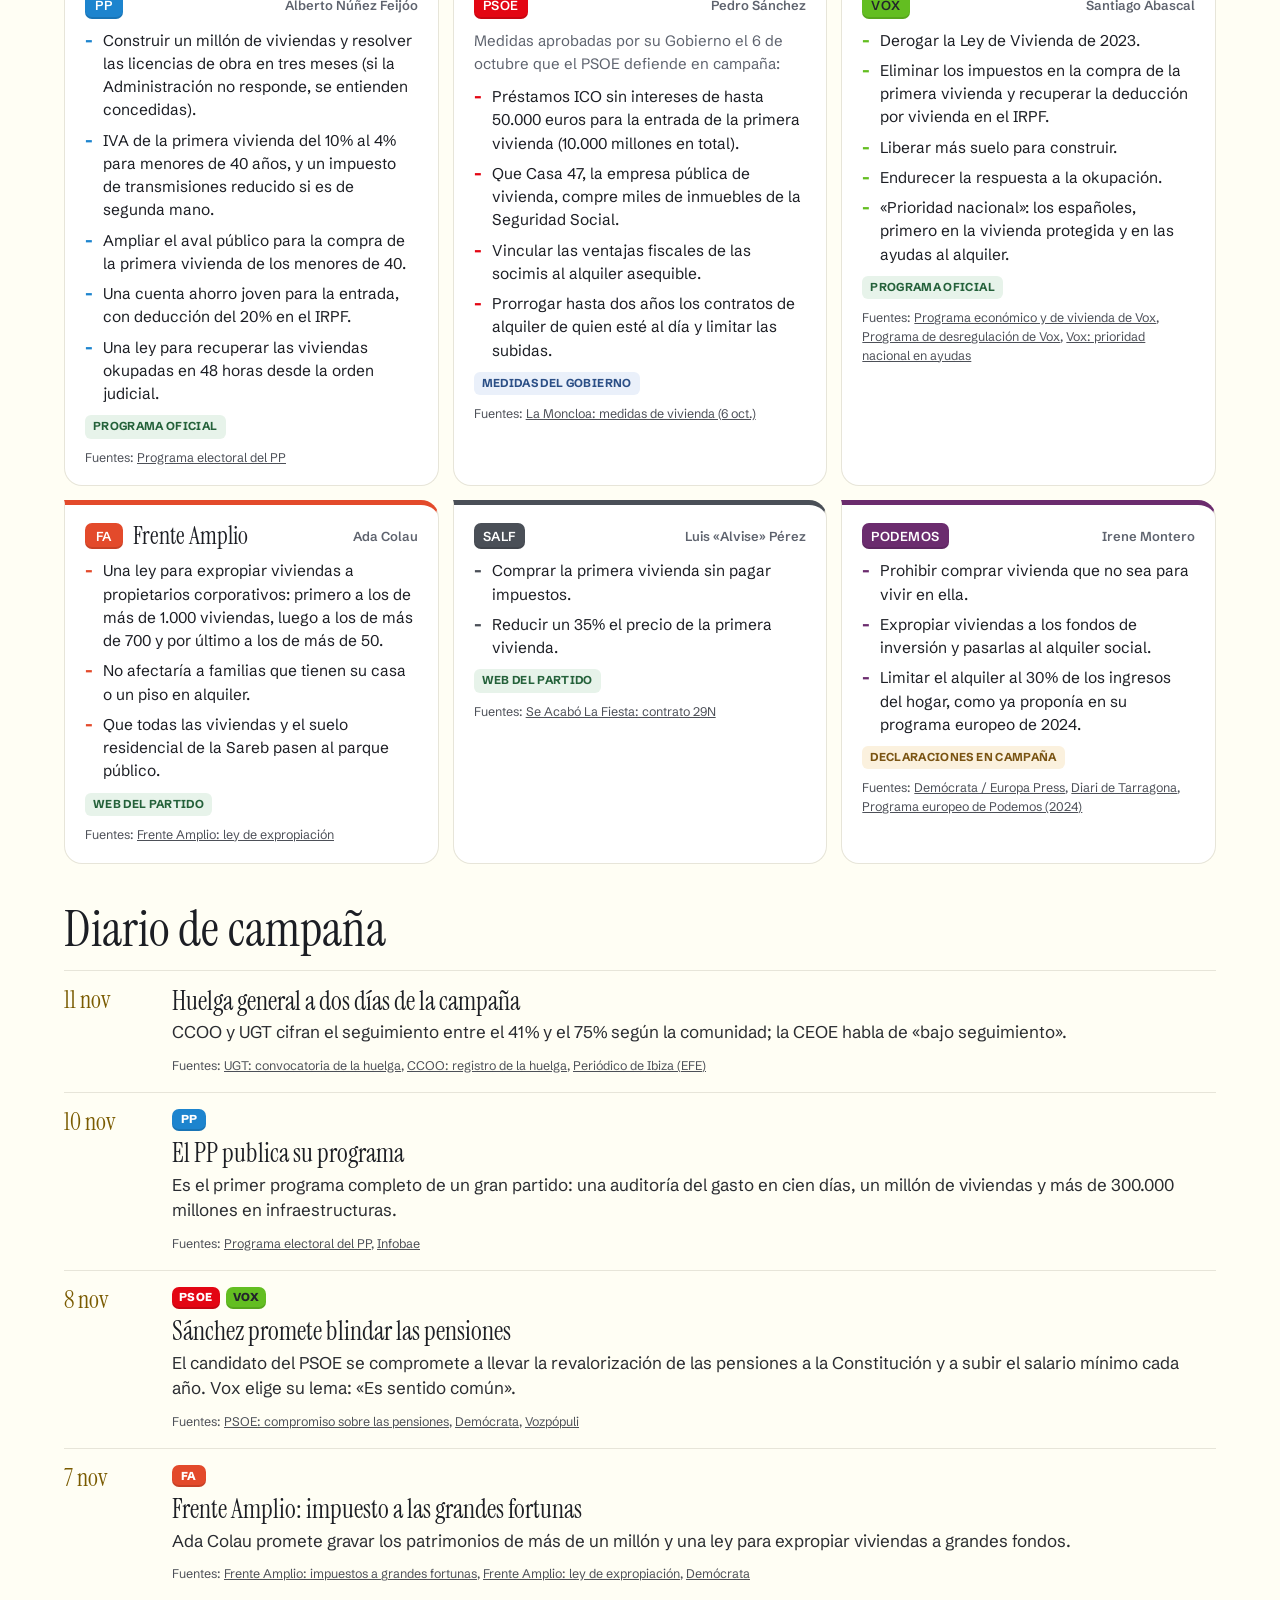
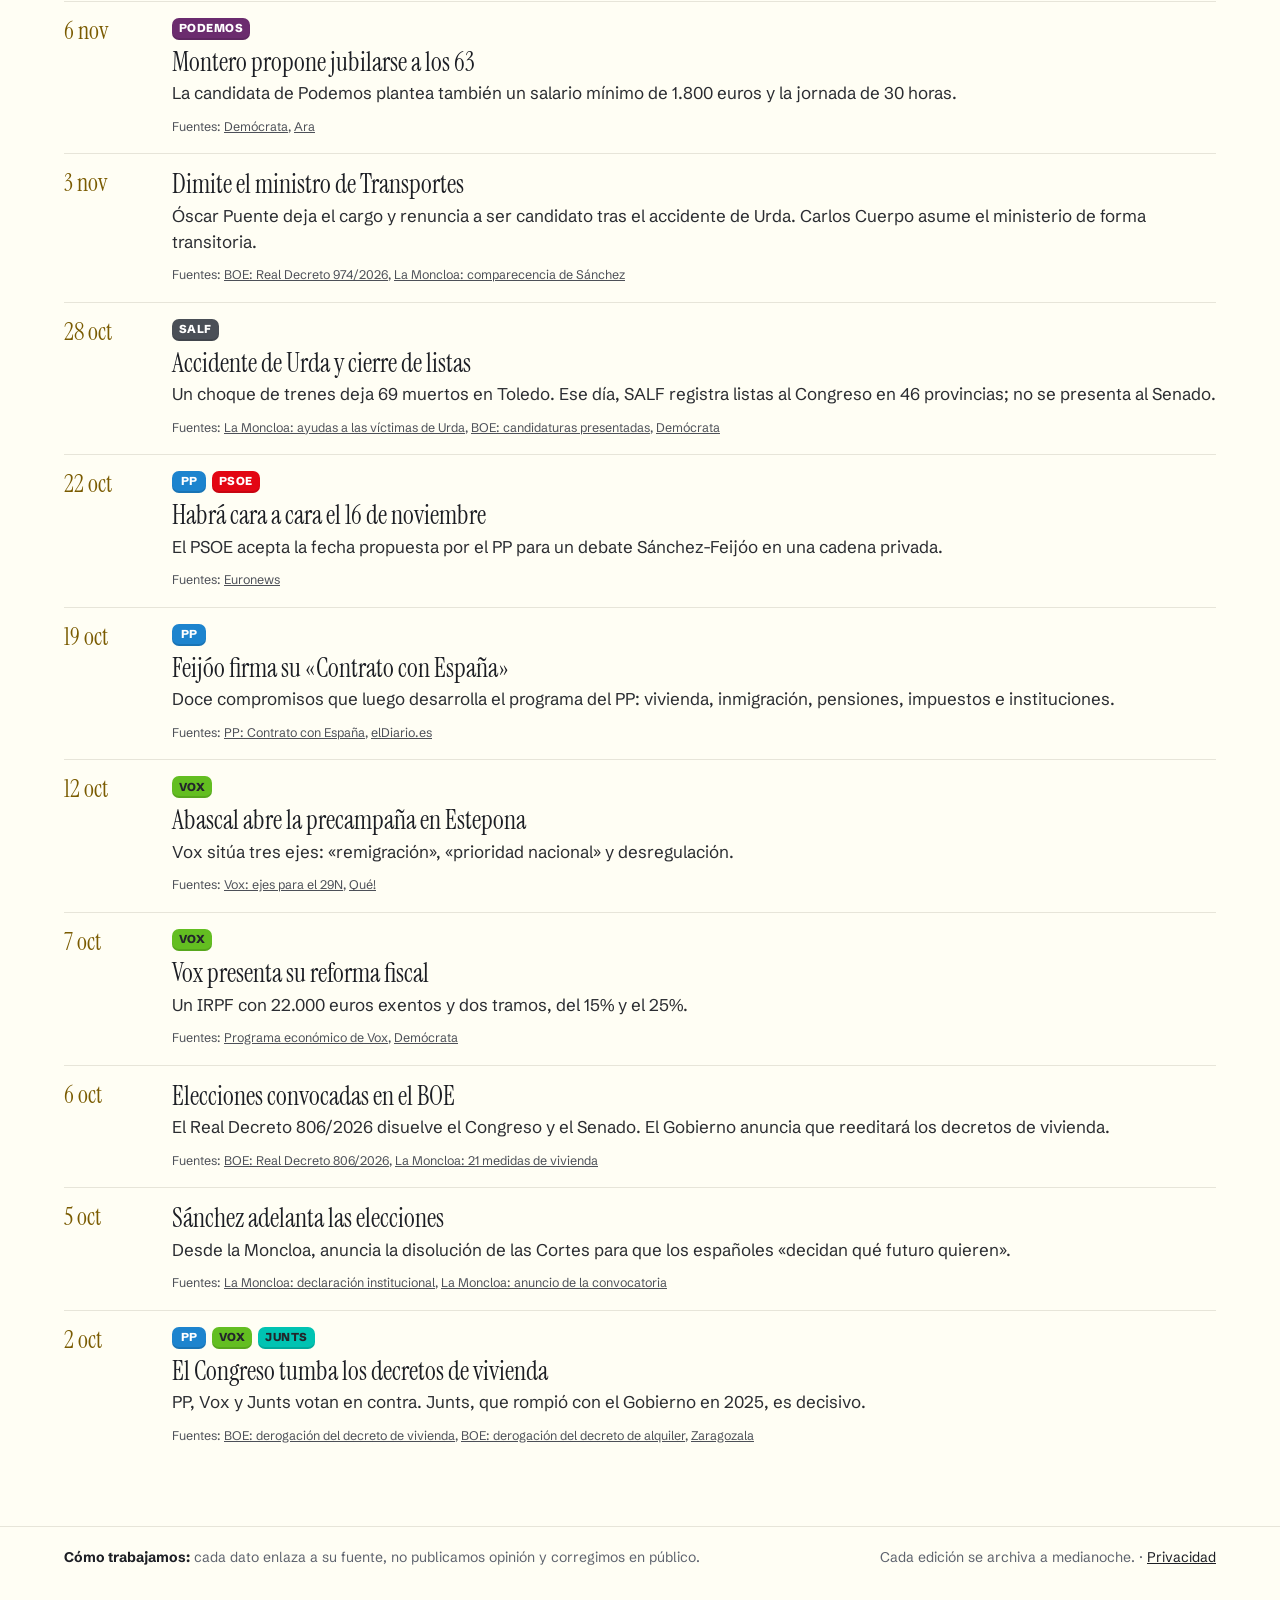
==== commit 1849dcf1: "Add files via upload" ====
--- a/29n.html
+++ b/29n.html
@@ -49,7 +49,7 @@
   <footer class="pie-web">
     <div class="contenedor">
       <span><b>Cómo trabajamos:</b> cada dato enlaza a su fuente, no publicamos opinión y corregimos en público.</span>
-      <span>Cada edición se archiva a medianoche.</span>
+      <span>Cada edición se archiva a medianoche. · <a href="privacidad.html">Privacidad</a></span>
     </div>
   </footer>
   <script src="assets/app.js"></script>
--- a/assets/style.css
+++ b/assets/style.css
@@ -266,3 +266,11 @@
 .propuesta .puntos { list-style: none; margin: 0; padding: 0; display: flex; flex-direction: column; gap: 7px; }
 .propuesta .puntos li { position: relative; padding-left: 18px; font-size: 15.5px; line-height: 1.5; }
 .propuesta .puntos li::before { content: "–"; position: absolute; left: 0; top: 0; color: var(--partido, var(--gris)); font-weight: 800; }
+.propuesta .tipo-fuente { align-self: flex-start; font-size: 11.5px; font-weight: 700; letter-spacing: .03em; text-transform: uppercase; padding: 3px 8px; border-radius: 6px; background: #F1EFE6; color: #4A4D55; }
+.propuesta .tipo-programa, .propuesta .tipo-web { background: #E7F3EA; color: #24613A; }
+.propuesta .tipo-gobierno { background: #EAF0FA; color: #2C4F86; }
+.propuesta .tipo-declaraciones { background: #FBF1DE; color: #7A5413; }
+.suscripcion .form-beehiiv { min-height: 56px; }
+.suscripcion .form-beehiiv iframe { max-width: 100%; }
+.suscripcion .legal { font-size: 12.5px; line-height: 1.45; color: #C9CCD3; }
+.suscripcion .legal a { color: #FFFFFF; }
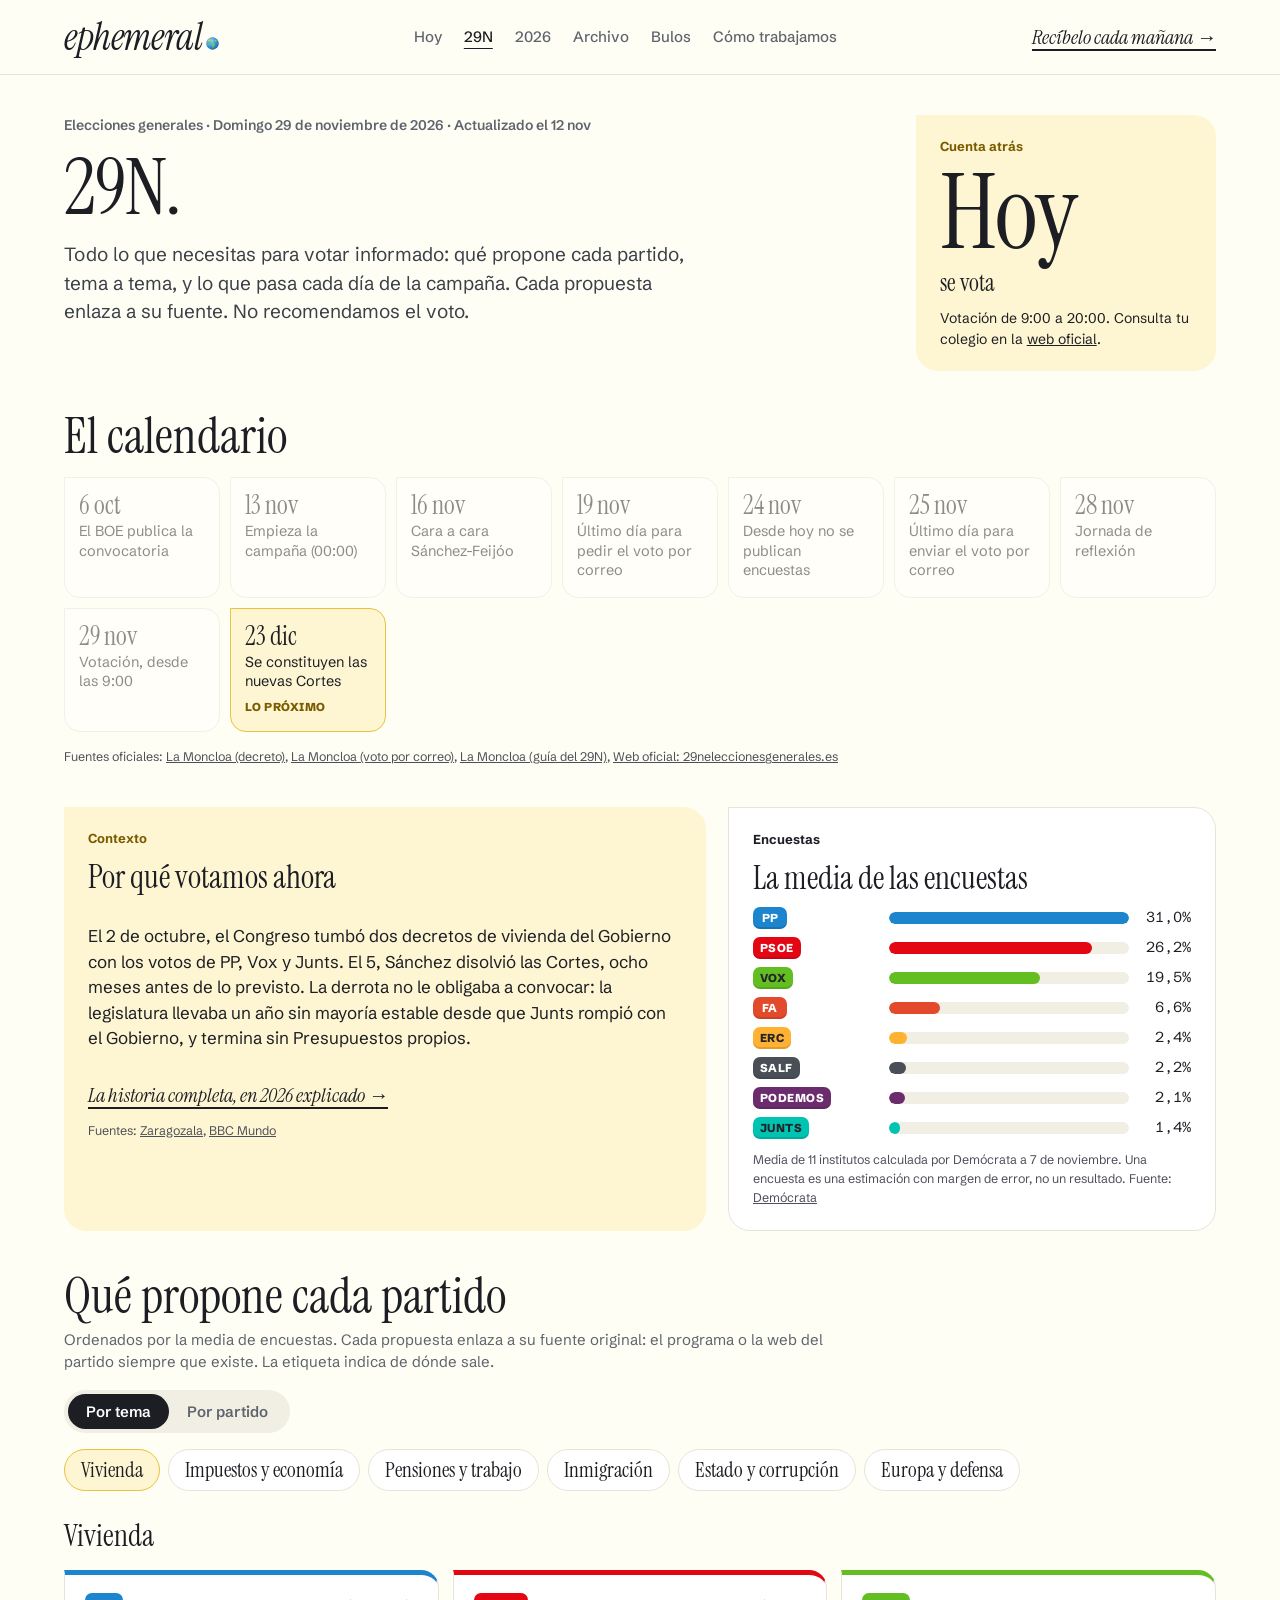
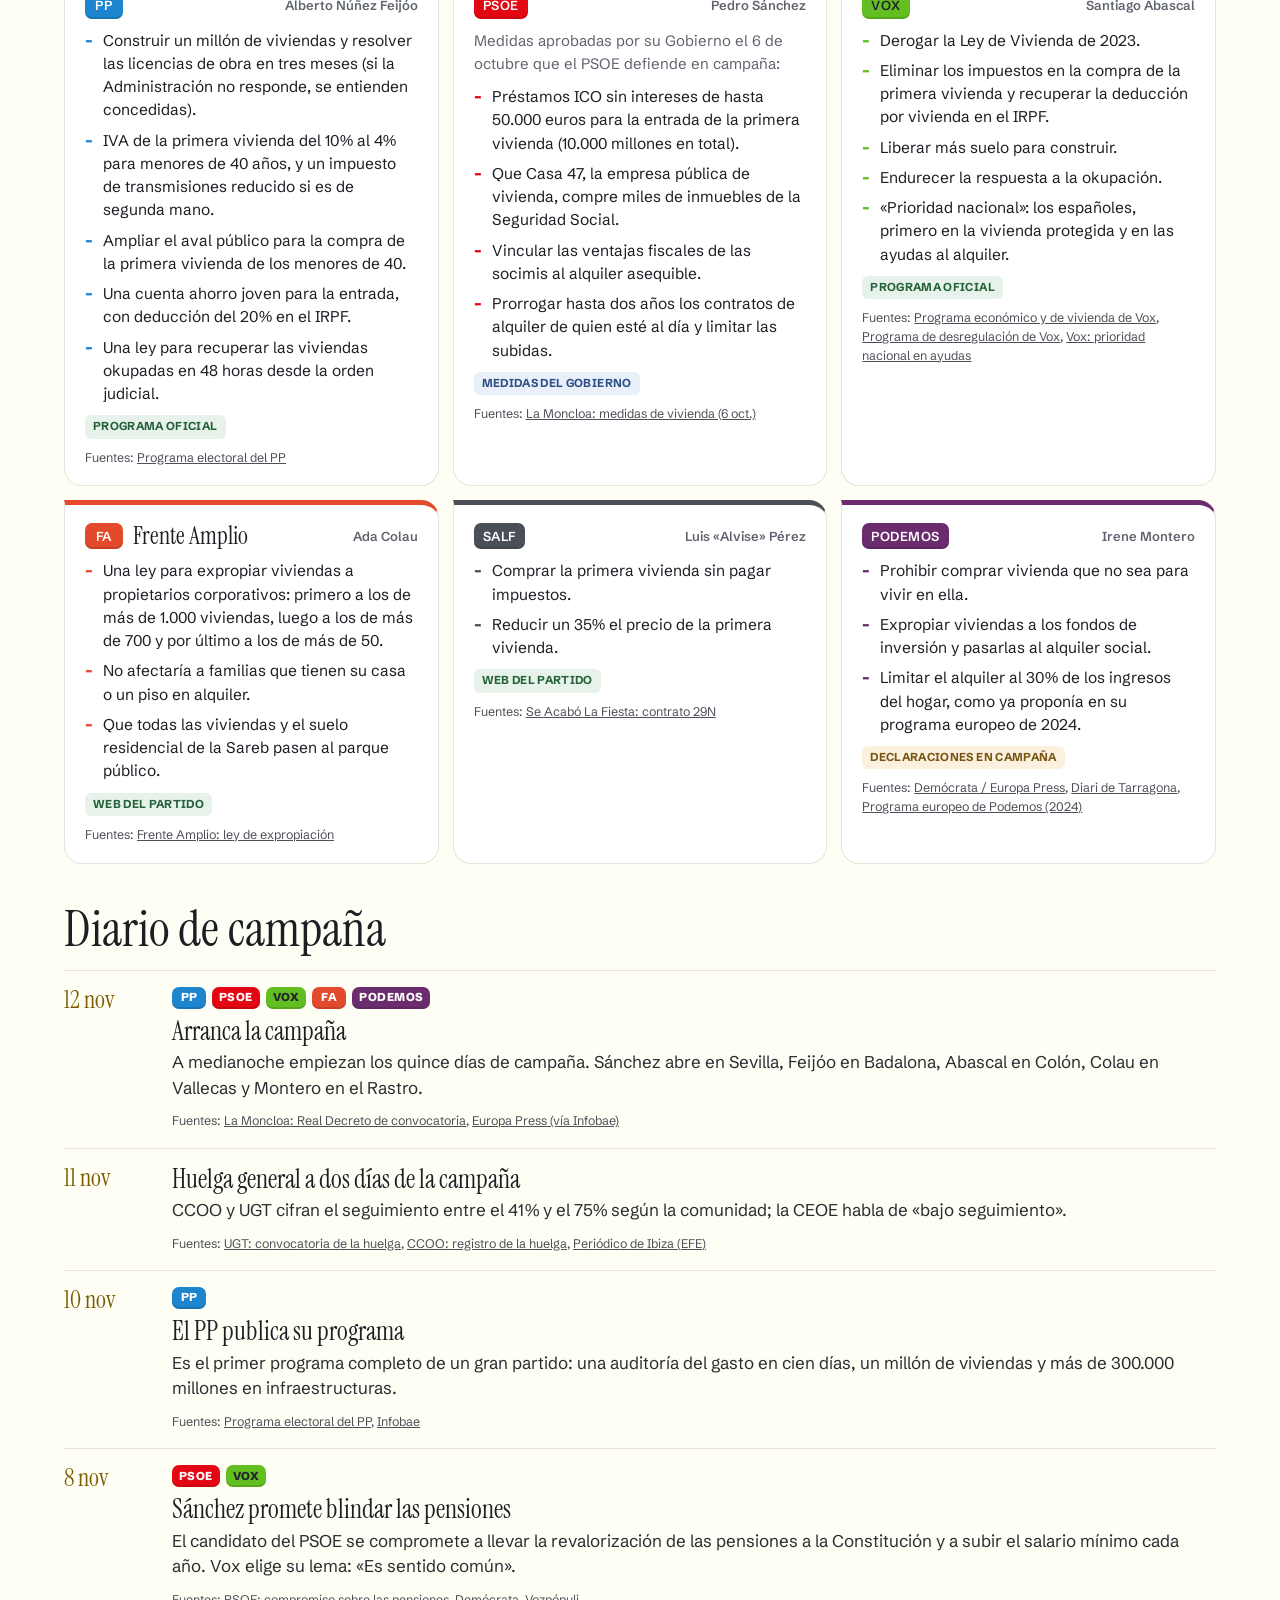
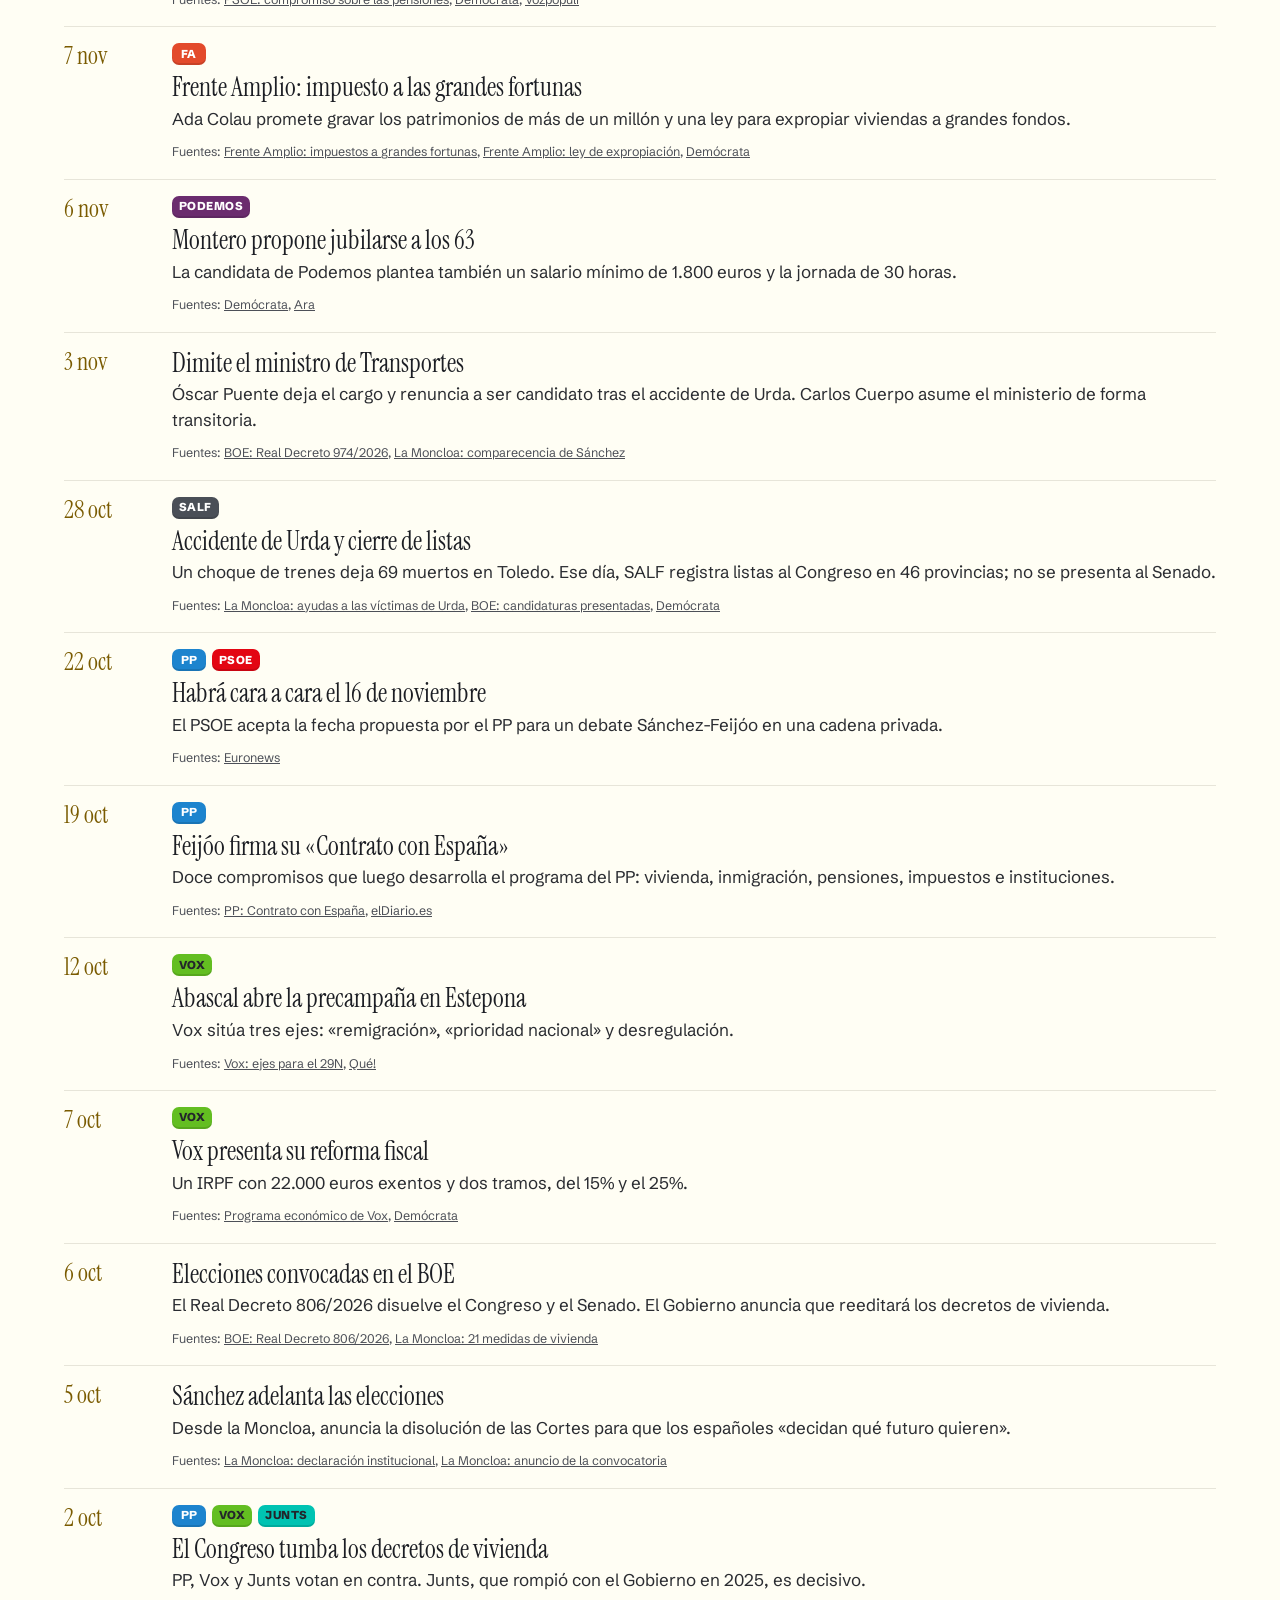
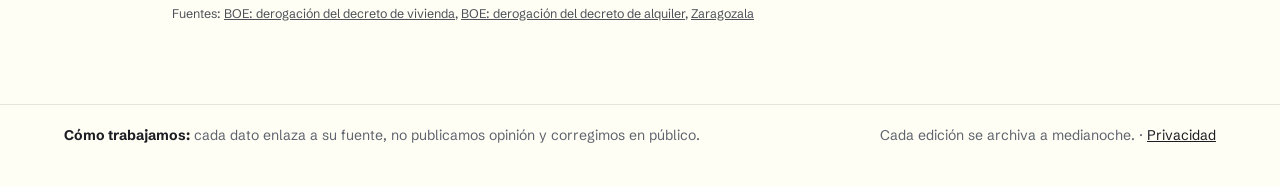
==== commit 0d584641: "Add files via upload" ====
--- a/29n.html
+++ b/29n.html
@@ -38,7 +38,7 @@
         <a href="bulos.html">Bulos</a>
         <a href="como-trabajamos.html">Cómo trabajamos</a>
       </nav>
-      <a class="enlace-serif" href="index.html#suscribir">Recíbelo cada mañana →</a>
+      <a class="enlace-serif" href="./#suscribir">Recíbelo cada mañana →</a>
     </div>
   </header>
   <main>
--- a/assets/style.css
+++ b/assets/style.css
@@ -274,3 +274,7 @@
 .suscripcion .form-beehiiv iframe { max-width: 100%; }
 .suscripcion .legal { font-size: 12.5px; line-height: 1.45; color: #C9CCD3; }
 .suscripcion .legal a { color: #FFFFFF; }
+
+.suscripcion .form-aviso { margin: 0; font-size: 13px; line-height: 1.45; color: #E9D9A6; }
+.suscripcion .form-aviso a { color: inherit; }
+#suscribir { scroll-margin-top: 90px; }
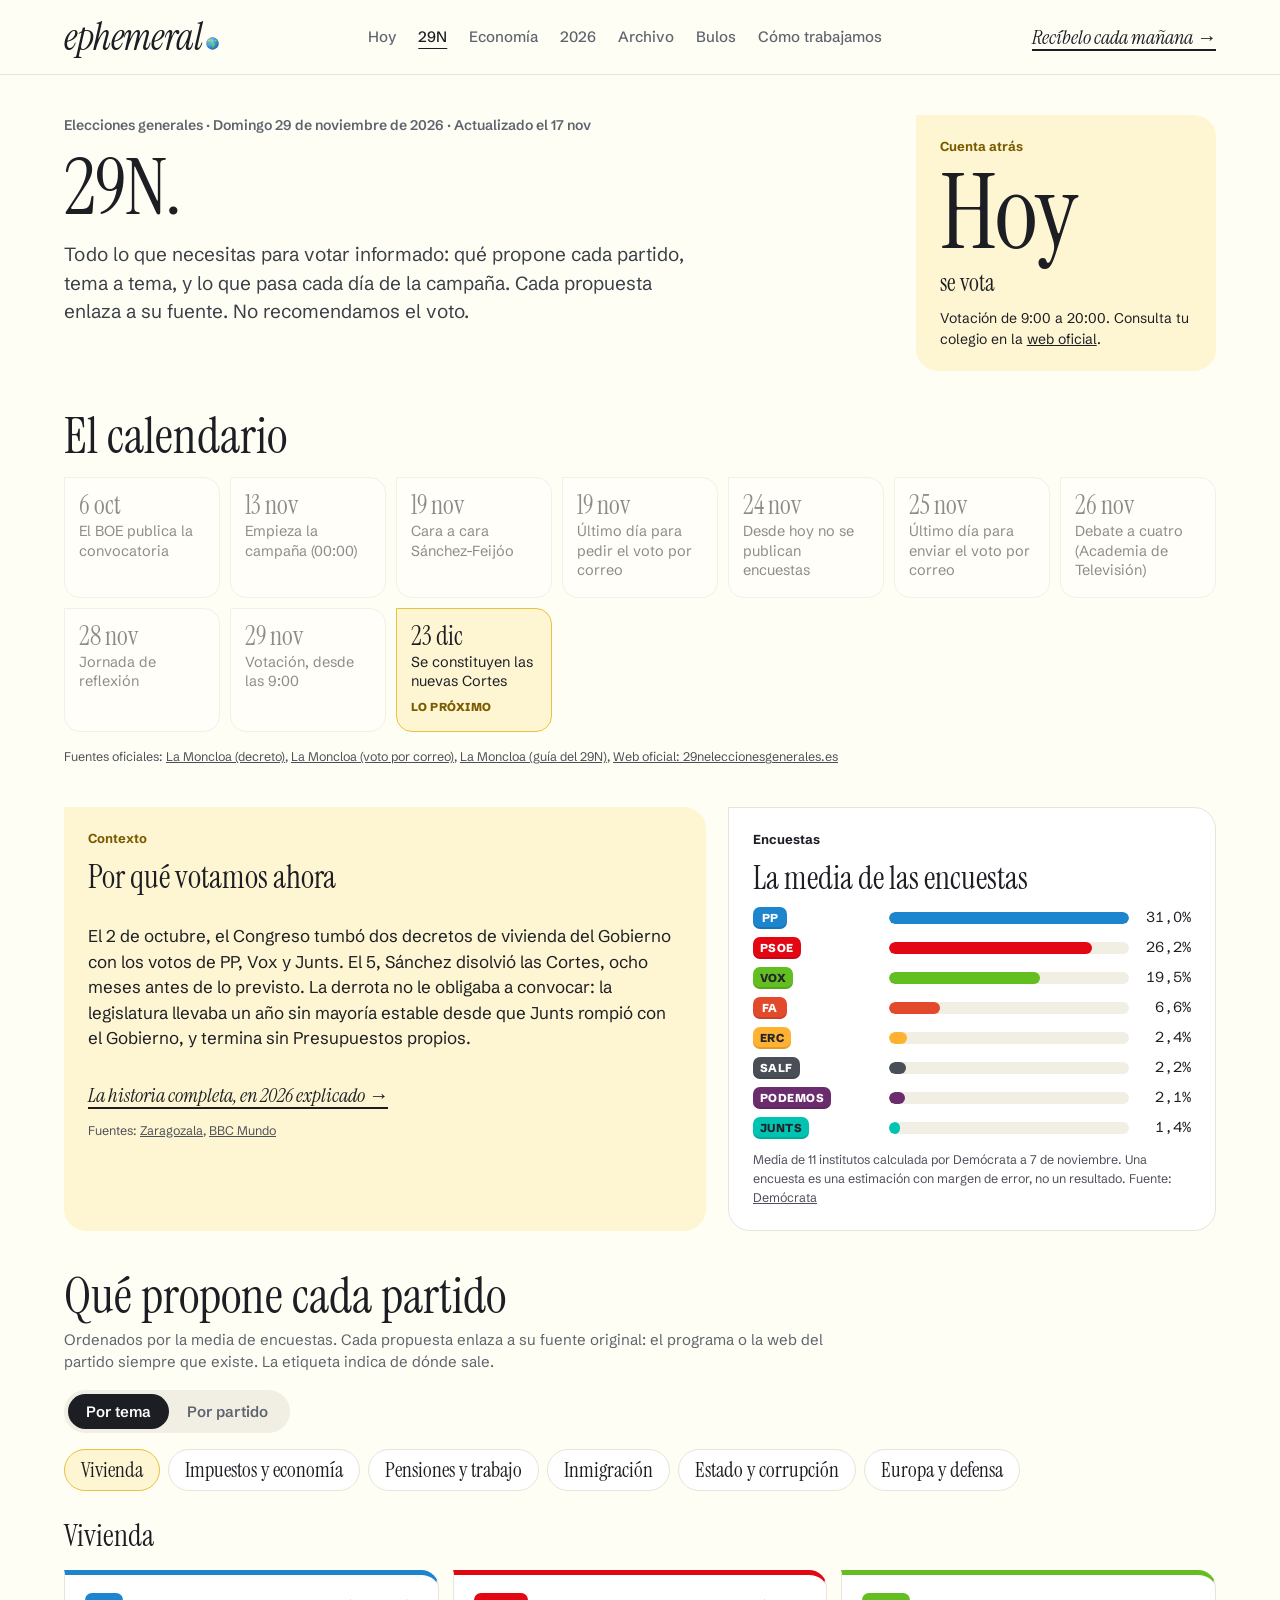
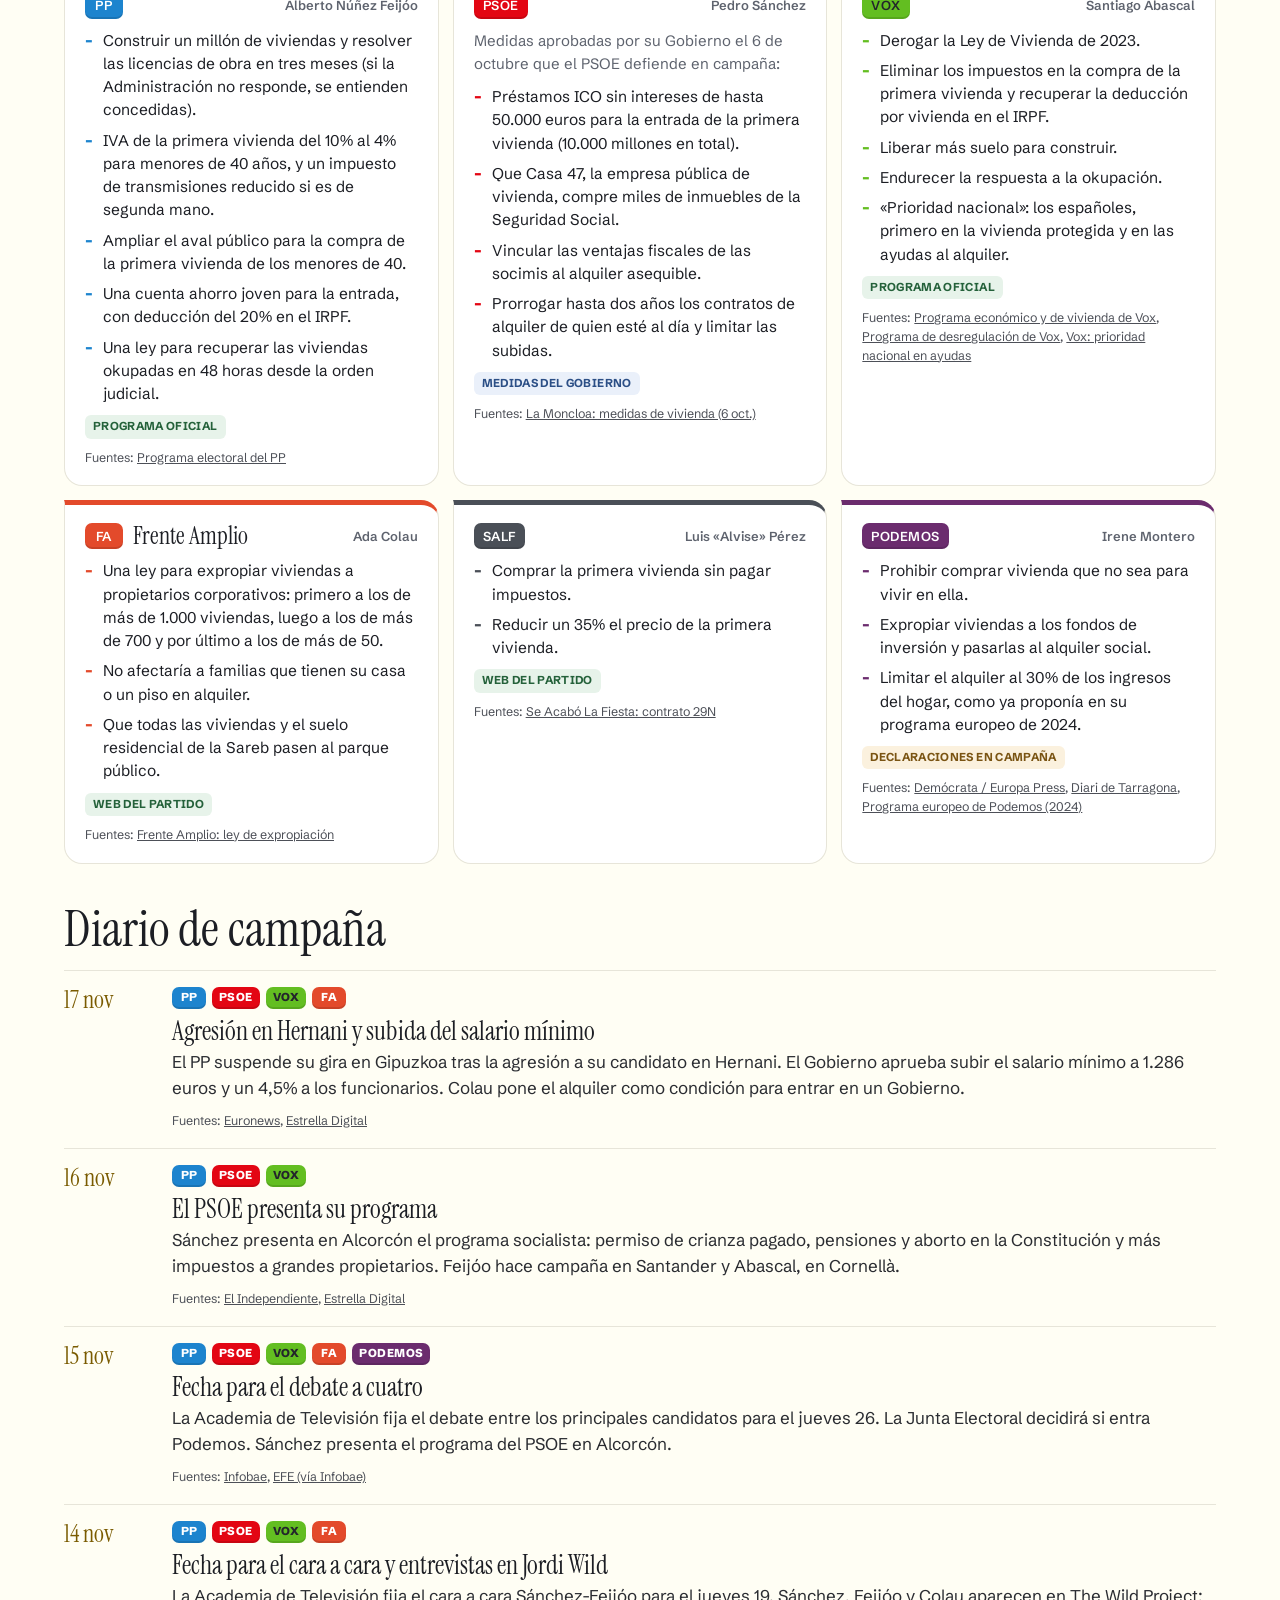
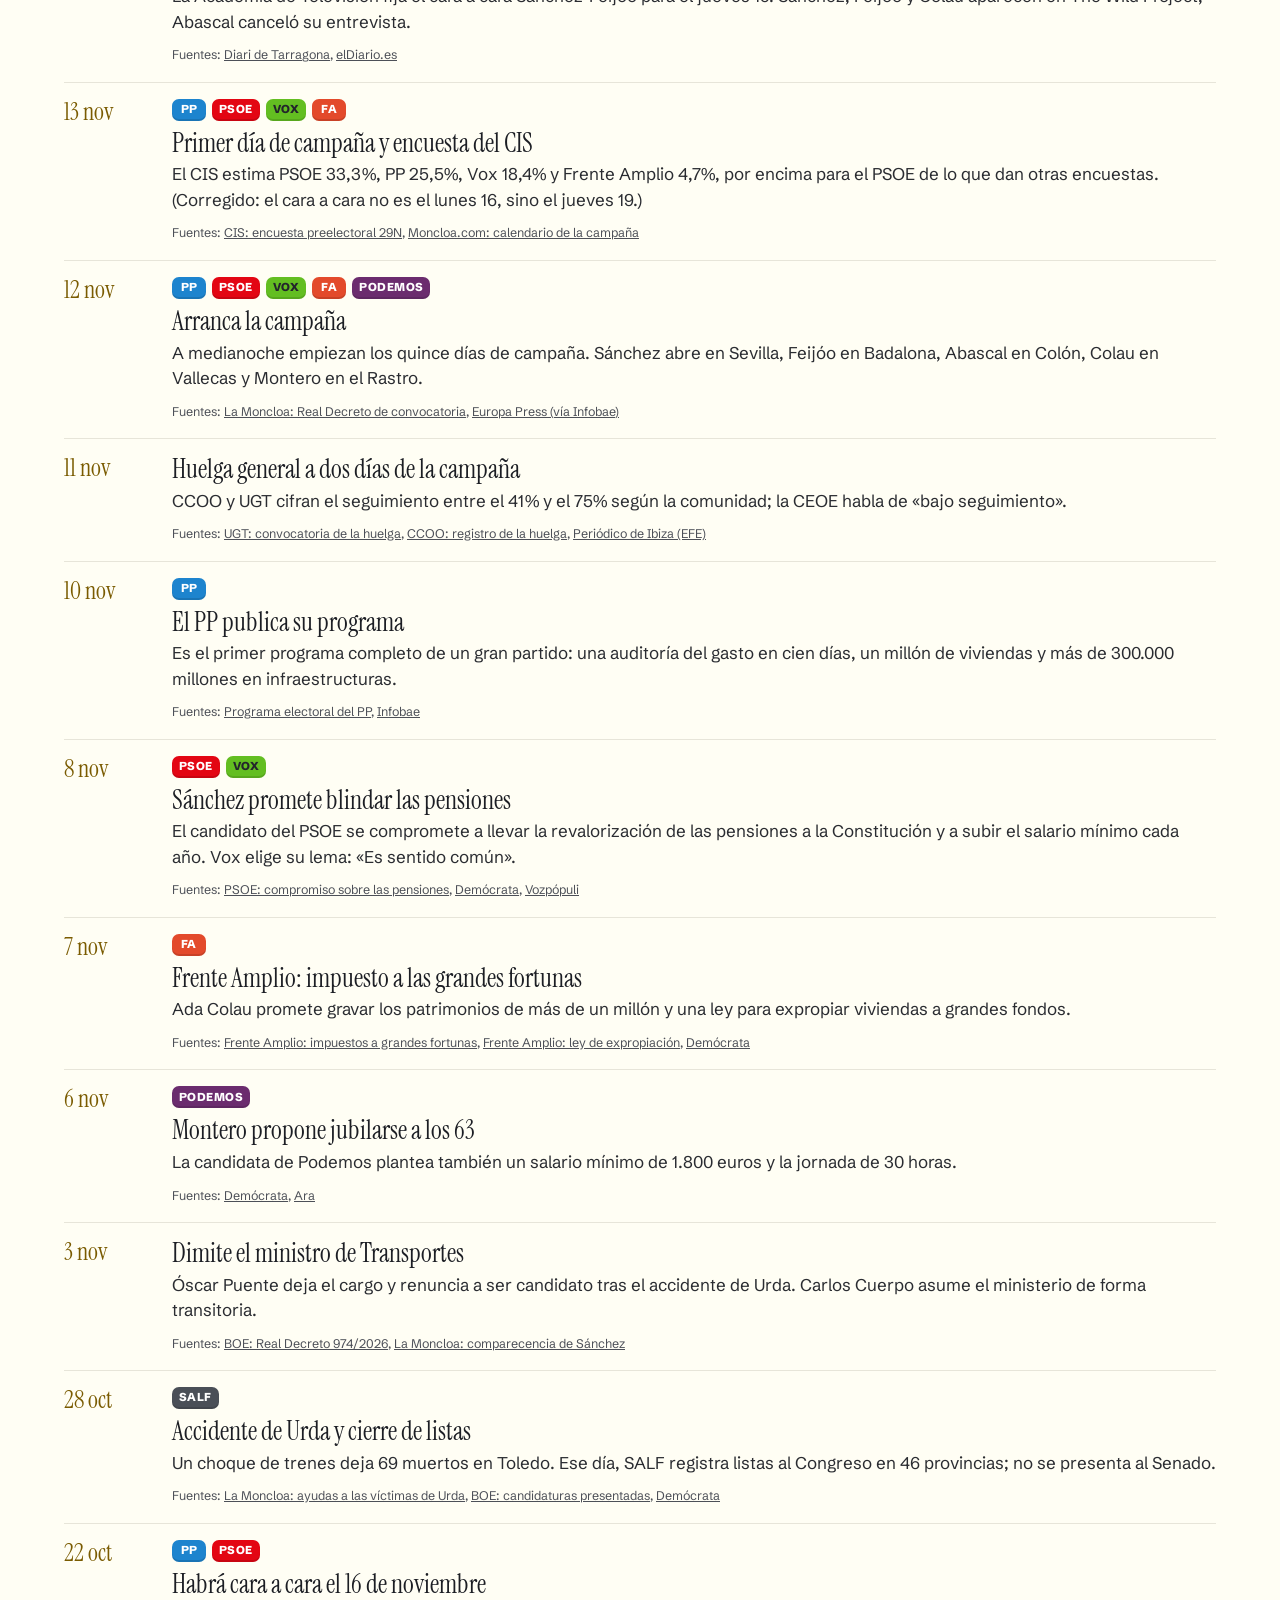
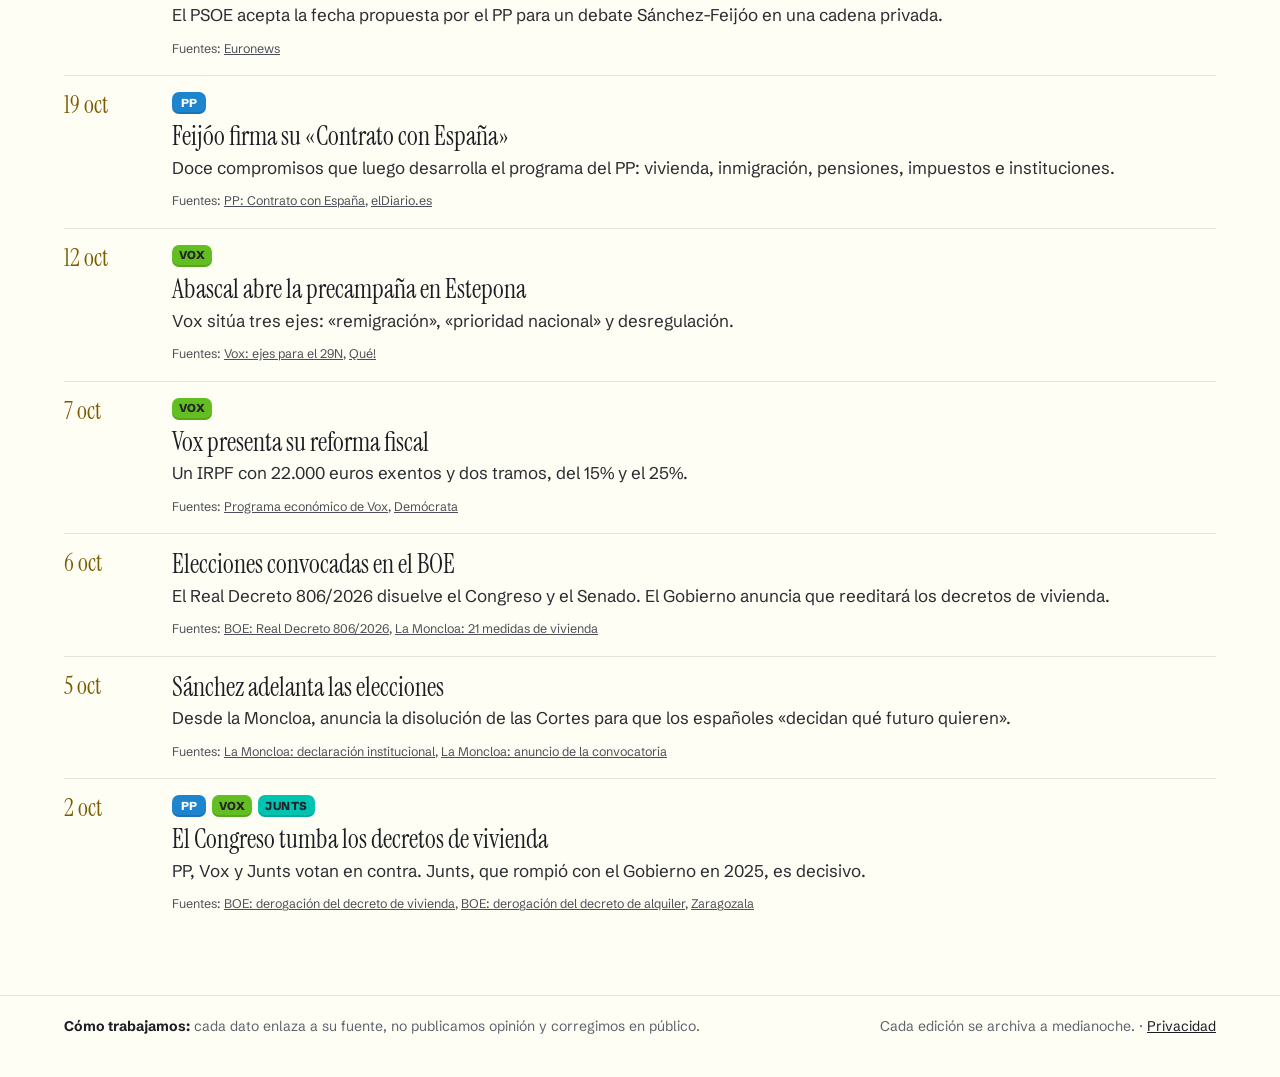
==== commit c37a7fac: "Nueva pestaña ephemeral economía y bulo del día más relevante Co-Authored-By: Claude Opus 5.5 <norep" ====
--- a/29n.html
+++ b/29n.html
@@ -21,6 +21,9 @@
   <!-- /seo -->
   <meta name="theme-color" content="#FFFEF4">
   <link rel="icon" href="assets/favicon.svg" type="image/svg+xml">
+  <link rel="icon" href="assets/icono-48.png" type="image/png" sizes="48x48">
+  <link rel="icon" href="assets/icono-192.png" type="image/png" sizes="192x192">
+  <link rel="apple-touch-icon" href="assets/apple-touch-icon.png">
   <link rel="preconnect" href="https://fonts.googleapis.com">
   <link rel="preconnect" href="https://fonts.gstatic.com" crossorigin>
   <link href="https://fonts.googleapis.com/css2?family=Instrument+Serif:ital@0;1&amp;family=Schibsted+Grotesk:wght@400;500;600;700;800&amp;display=swap" rel="stylesheet">
@@ -33,6 +36,7 @@
       <nav class="menu" aria-label="Principal">
         <a href="index.html">Hoy</a>
         <a href="29n.html" aria-current="page">29N</a>
+        <a href="economia.html">Economía</a>
         <a href="resumen-2026.html">2026</a>
         <a href="archivo.html">Archivo</a>
         <a href="bulos.html">Bulos</a>
--- a/assets/style.css
+++ b/assets/style.css
@@ -278,3 +278,47 @@
 .suscripcion .form-aviso { margin: 0; font-size: 13px; line-height: 1.45; color: #E9D9A6; }
 .suscripcion .form-aviso a { color: inherit; }
 #suscribir { scroll-margin-top: 90px; }
+.form-propio { display: flex; flex-direction: column; gap: 8px; }
+.form-propio .form-linea { display: flex; flex-wrap: wrap; gap: 8px; }
+.form-propio .form-linea input { flex: 1 1 200px; min-width: 0; }
+.form-propio .form-linea button { flex: 0 0 auto; }
+.form-propio button:disabled { opacity: .6; cursor: wait; }
+.form-propio .trampa { position: absolute; left: -9999px; width: 1px; height: 1px; opacity: 0; }
+.form-propio .form-estado { margin: 0; min-height: 1.2em; font-size: 13.5px; line-height: 1.45; color: #C9CCD3; }
+.form-propio .form-estado[data-tipo="ok"] { color: #9FDDA8; }
+.form-propio .form-estado[data-tipo="error"] { color: #F2B8A8; }
+/* Casilla de la política de privacidad */
+.suscripcion .consentimiento { display: flex; align-items: flex-start; gap: 10px; }
+.suscripcion .consentimiento input {
+  appearance: none; -webkit-appearance: none; flex: 0 0 auto; width: 22px; height: 22px; margin: 0; padding: 0;
+  border-radius: 6px; border: 1.5px solid #8E929C; background: #2A2D35; cursor: pointer; display: grid; place-content: center;
+}
+.suscripcion .consentimiento input::after { content: ""; width: 11px; height: 6px; border: solid var(--tinta); border-width: 0 0 2.5px 2.5px; transform: translateY(-2px) rotate(-45deg); opacity: 0; }
+.suscripcion .consentimiento input:checked { background: var(--blanco); border-color: var(--blanco); }
+.suscripcion .consentimiento input:checked::after { opacity: 1; }
+.suscripcion .consentimiento input:focus-visible { outline: 2px solid #E9D9A6; outline-offset: 2px; }
+.suscripcion .consentimiento label { font-size: 14px; font-weight: 500; line-height: 1.45; color: var(--blanco); cursor: pointer; padding-top: 1px; }
+.suscripcion .consentimiento label a { color: var(--blanco); text-underline-offset: 3px; }
+.suscripcion .consentimiento.falta input { border-color: #F2B8A8; box-shadow: 0 0 0 3px rgba(242,184,168,.25); }
+.suscripcion .form-consent-aviso { margin: 0; font-size: 13.5px; line-height: 1.45; color: #F2B8A8; }
+.zona-beehiiv { position: relative; }
+.zona-beehiiv[data-bloqueado="si"] .form-beehiiv { opacity: .4; filter: grayscale(1); transition: opacity .2s; }
+.zona-beehiiv .form-velo { position: absolute; inset: 0; width: 100%; height: 100%; padding: 0; border: 0; border-radius: 10px; background: transparent; cursor: not-allowed; }
+.zona-beehiiv[data-bloqueado="no"] .form-velo { display: none; }
+/* ephemeral economía */
+.marca-eco { font-family: var(--serif); font-style: italic; font-weight: 400; font-size: 18px; color: #9A4A0C; }
+.eco-cifra { display: flex; flex-direction: column; gap: 4px; padding: 14px 16px; border-radius: 0 16px 16px 16px; background: var(--fondo-s, #FEEBDA); box-shadow: inset 0 0 0 1.5px var(--linea-s); }
+.eco .cara { background: var(--reverso-s); }
+.eco-cifra .valor { font-family: var(--serif); font-size: 52px; line-height: 0.9; color: var(--tinta-s); font-variant-numeric: tabular-nums; }
+.eco-cifra .texto { font-size: 13.5px; font-weight: 600; color: var(--tinta-s); }
+.tarjeta .te-afecta { font-size: 15px; line-height: 1.45; color: var(--tinta); border-left: 3px solid var(--punto-s, #F0964A); padding-left: 10px; }
+.tarjeta .te-afecta em { font-family: var(--serif); font-size: 19px; color: var(--tinta-s); }
+.glosario { border-top: 1px dashed var(--linea-s); padding-top: 12px; }
+.glosario .etiqueta { color: var(--tinta-s); }
+.glosario dl { margin: 8px 0 0; display: grid; grid-template-columns: repeat(auto-fit, minmax(min(100%, 260px), 1fr)); gap: 10px 24px; }
+.glosario dt { font-weight: 700; font-size: 14.5px; }
+.glosario dd { margin: 2px 0 0; font-size: 14.5px; line-height: 1.5; color: #3B3F48; }
+.eco-lista { margin-top: 36px; }
+.eco-archivo { margin-top: 48px; display: flex; flex-direction: column; gap: 10px; }
+.eco-archivo h2 { margin: 0; font-family: var(--serif); font-weight: 400; font-size: 30px; }
+[hidden] { display: none !important; }
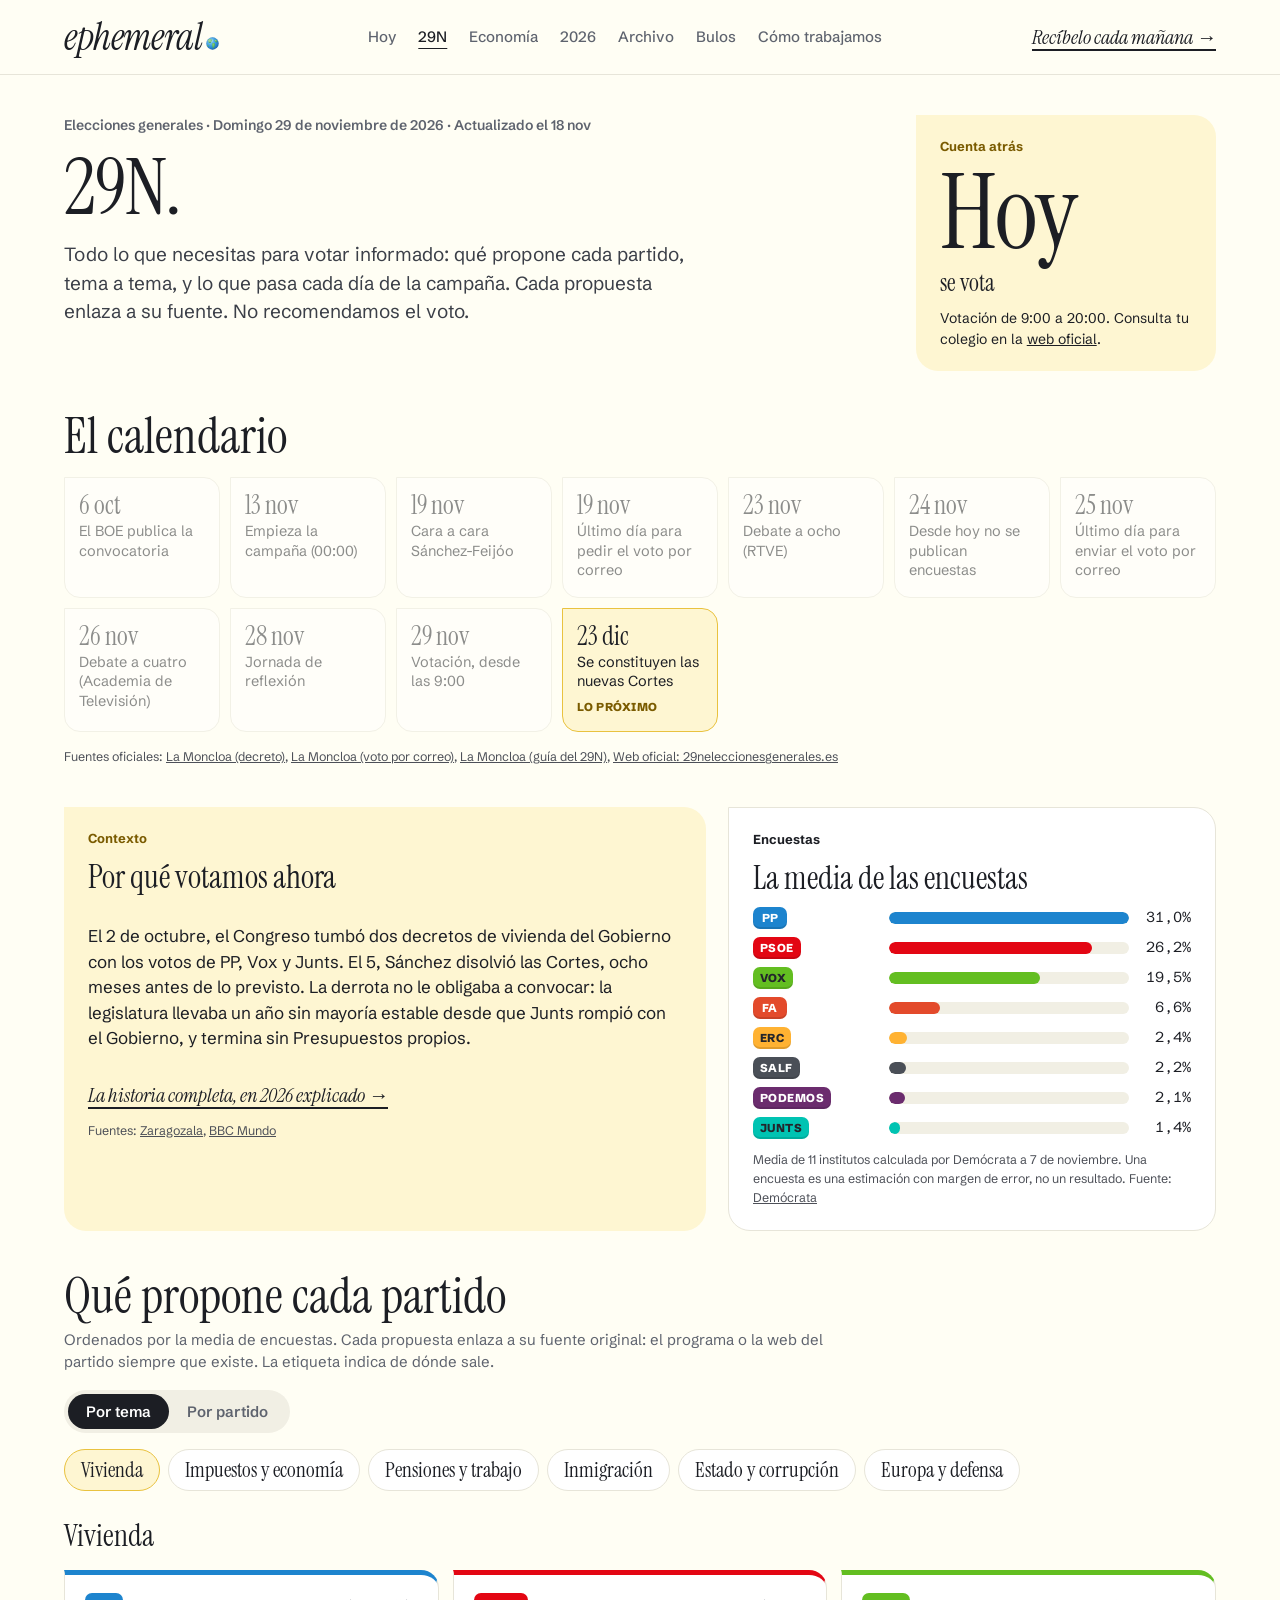
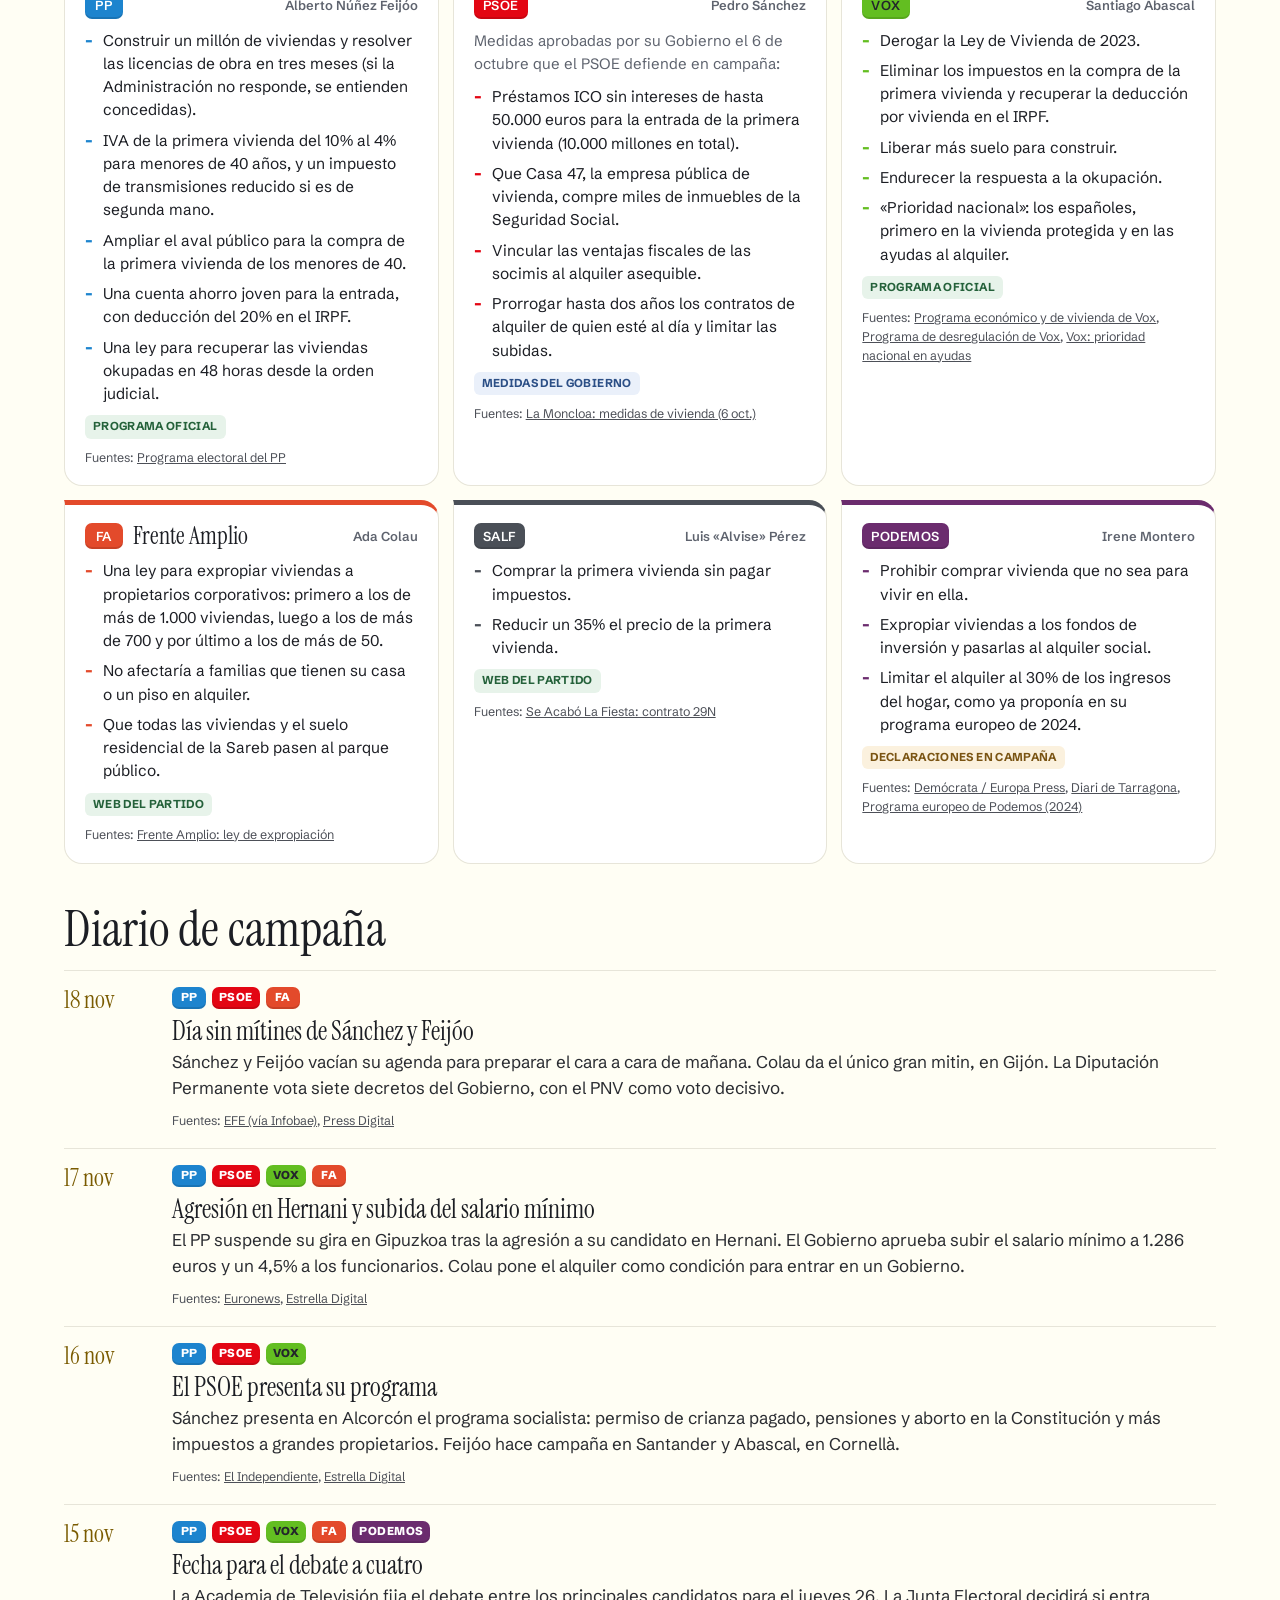
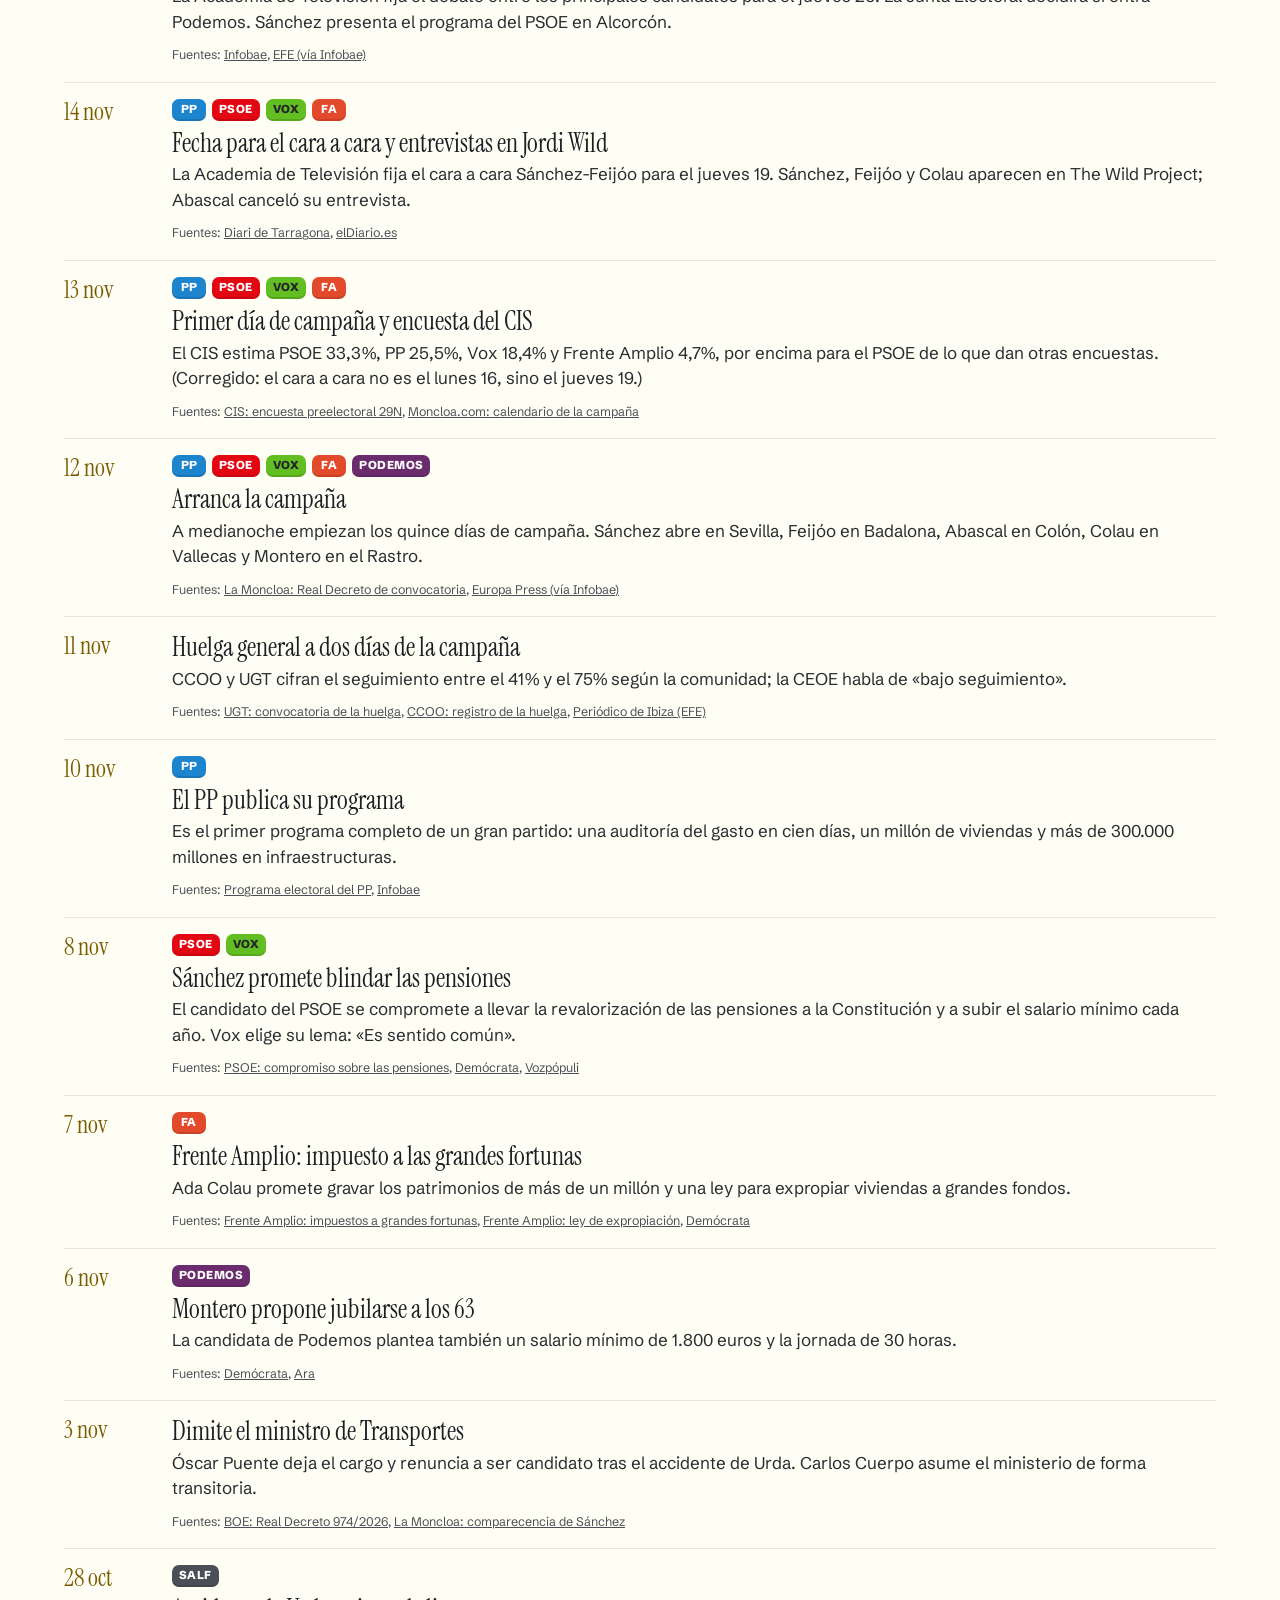
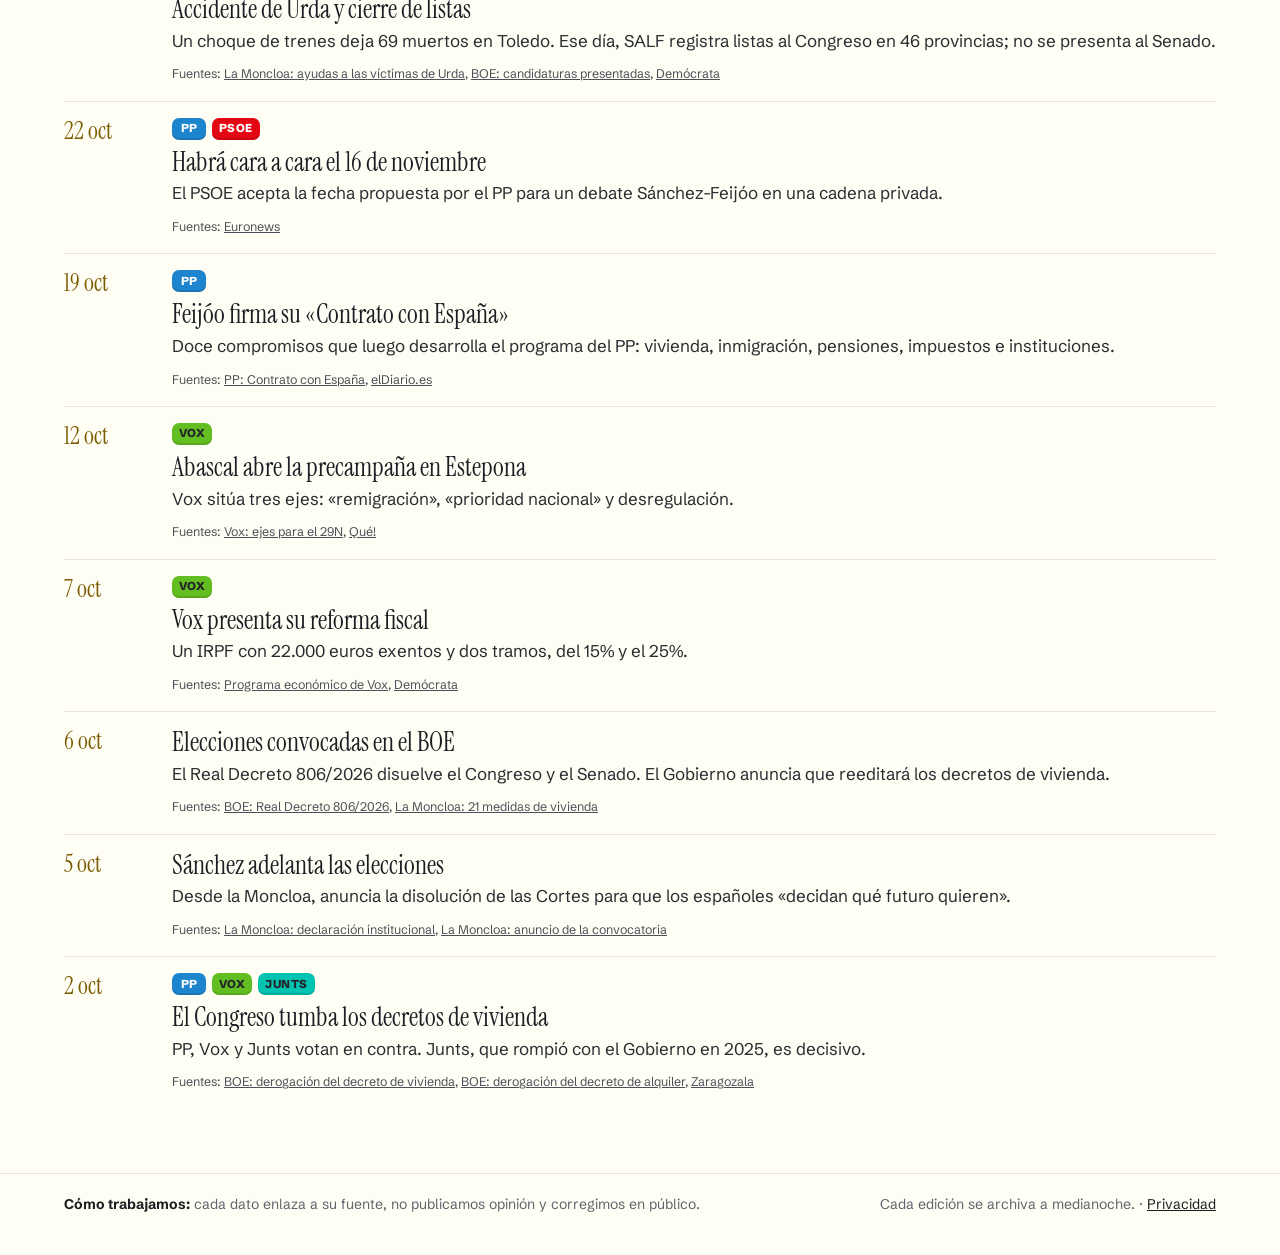
==== commit a5fc7406: "Dominio propio: ephemeralnoticias.com en canónicas, sitemap, robots y suscripciones Co-Authored-By: " ====
--- a/29n.html
+++ b/29n.html
@@ -9,11 +9,11 @@
   <meta property="og:description" content="Qué propone cada partido, tema a tema, y el diario de la campaña del 29N. Con fuentes y sin recomendar el voto.">
   <meta property="og:type" content="website">
   <!-- seo -->
-  <link rel="canonical" href="https://ephemeral-5aj.pages.dev/29n">
-  <meta property="og:url" content="https://ephemeral-5aj.pages.dev/29n">
+  <link rel="canonical" href="https://ephemeralnoticias.com/29n">
+  <meta property="og:url" content="https://ephemeralnoticias.com/29n">
   <meta property="og:site_name" content="ephemeral.">
   <meta property="og:locale" content="es_ES">
-  <meta property="og:image" content="https://ephemeral-5aj.pages.dev/assets/compartir.png">
+  <meta property="og:image" content="https://ephemeralnoticias.com/assets/compartir.png">
   <meta property="og:image:width" content="1200">
   <meta property="og:image:height" content="630">
   <meta name="twitter:card" content="summary_large_image">
